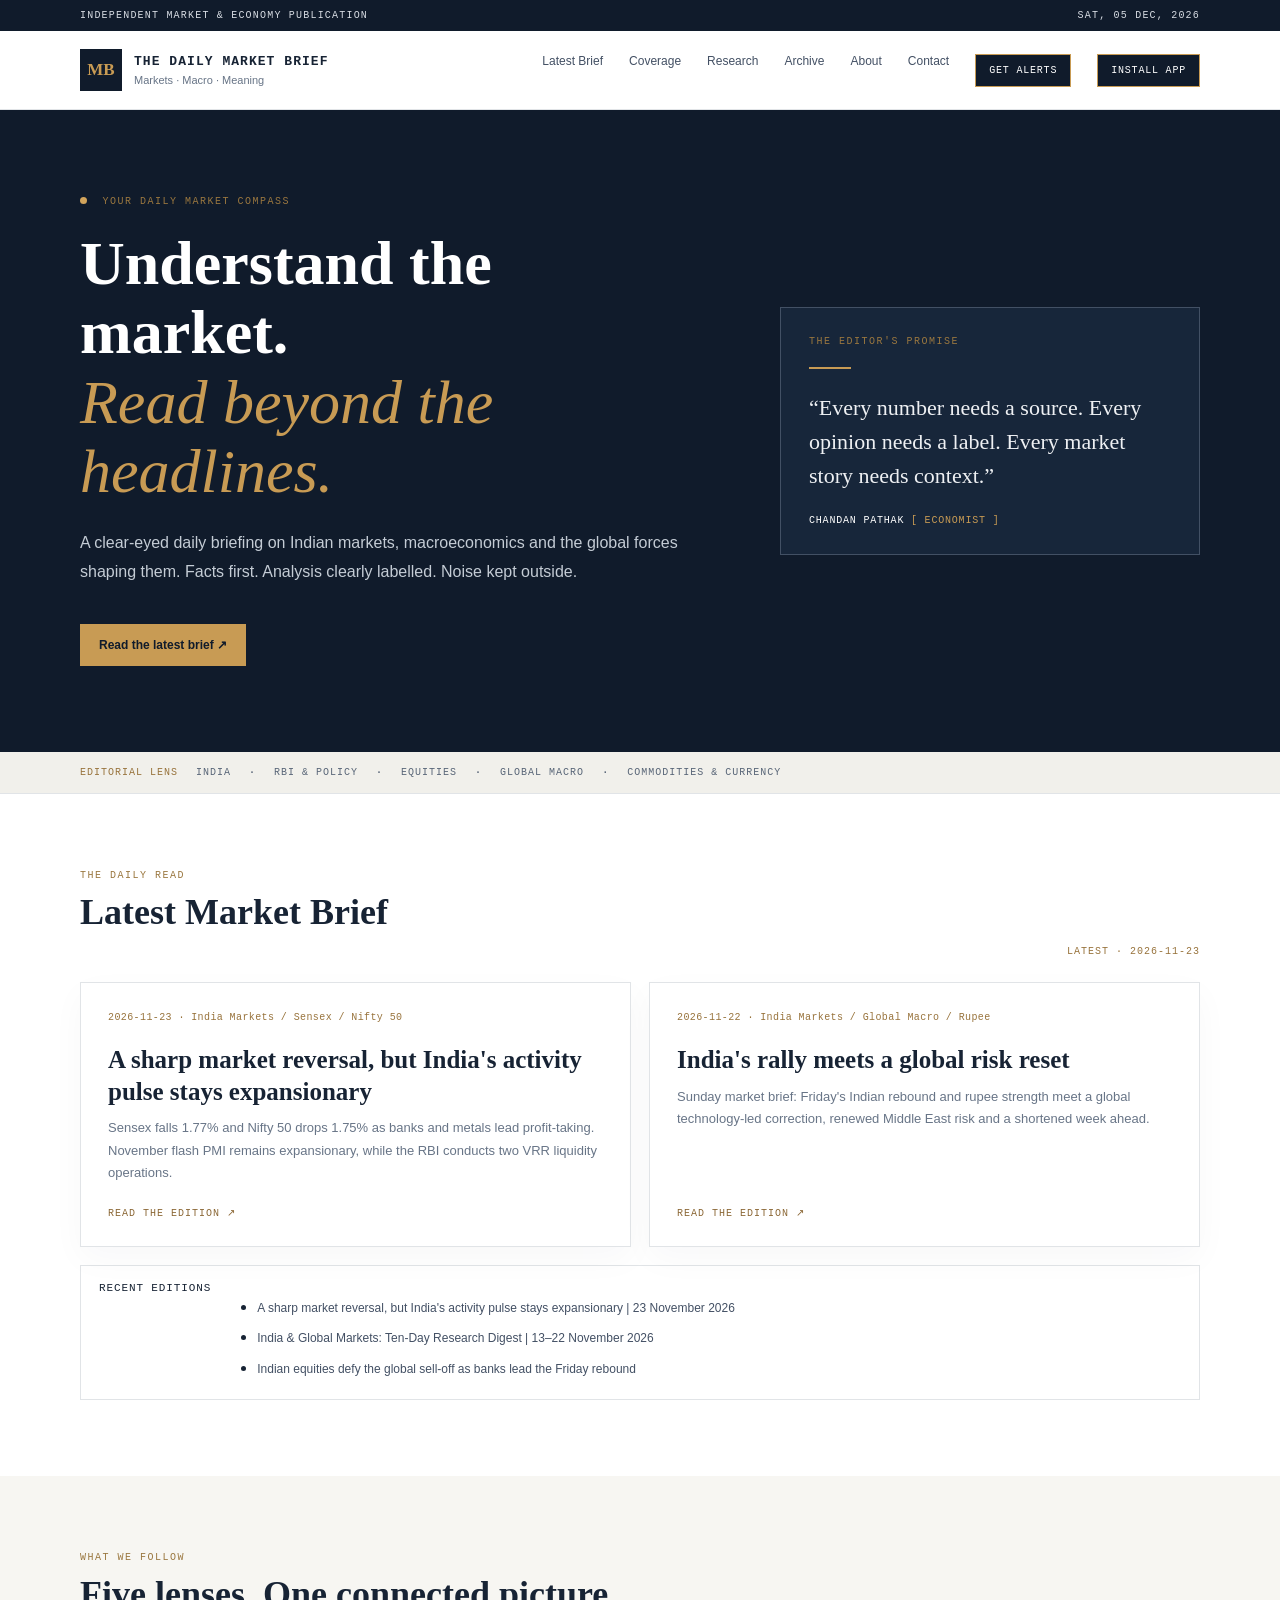
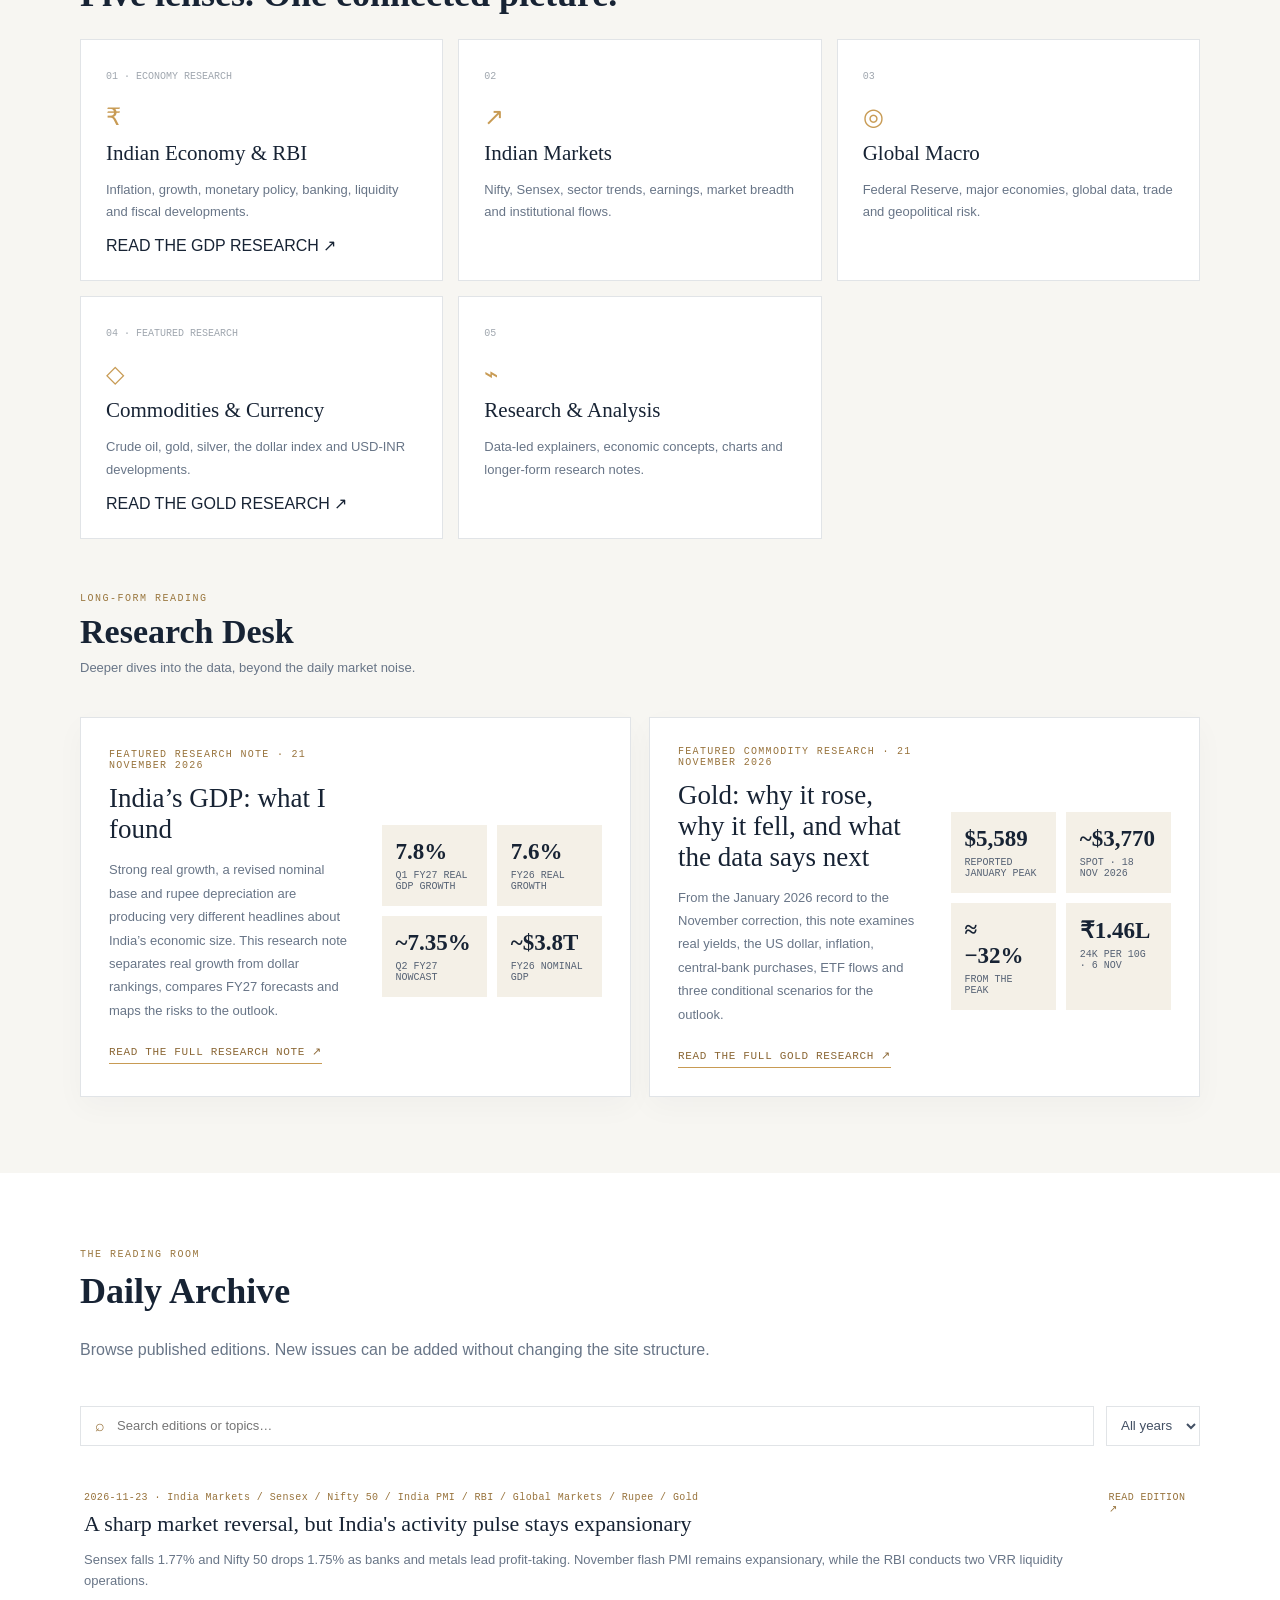
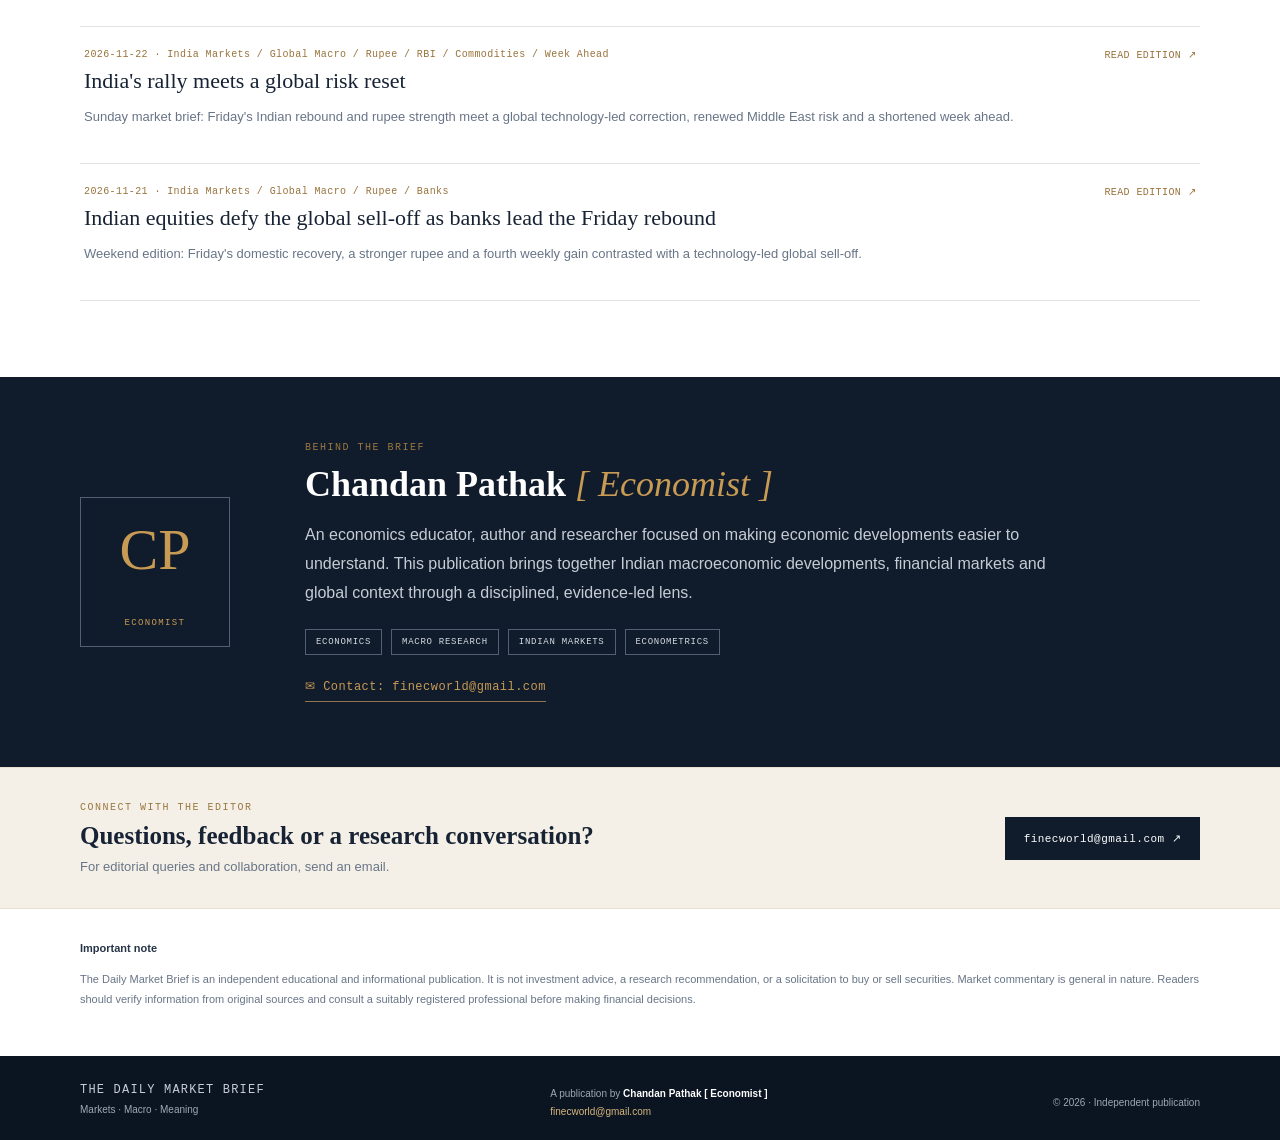
==== index.html @ 88c69c79 "Refresh homepage archive script version" ====
<!doctype html>
<html lang="en">
<head>
<meta charset="utf-8"><meta name="viewport" content="width=device-width,initial-scale=1">
<meta name="description" content="The Daily Market Brief by Chandan Pathak, Economist. Read source-led Indian stock market updates, RBI and macroeconomic analysis, global markets, gold, crude oil and currency research.">
<meta name="theme-color" content="#101b2b"><title>The Daily Market Brief | Chandan Pathak</title>
<link rel="icon" href="assets/favicon.svg" type="image/svg+xml"><link rel="manifest" href="manifest.json"><link rel="stylesheet" href="styles.css">
<style>.research-feature{display:grid;grid-template-columns:1.1fr 1fr;gap:30px;align-items:center;background:#fff;border:1px solid var(--line);padding:28px;margin-top:22px}.research-feature .feature-kicker{font:10px var(--mono);letter-spacing:.13em;color:#98733c}.research-feature h3{font:27px var(--serif);margin:12px 0}.research-feature p{font-size:13px;line-height:1.8;color:var(--muted)}.research-feature .feature-stats{display:grid;grid-template-columns:1fr 1fr;gap:10px}.research-feature .feature-stats span{background:#f4f0e7;padding:14px;font:10px var(--mono);color:#566274}.research-feature .feature-stats strong{display:block;font:700 23px var(--serif);color:var(--ink);margin-bottom:5px}.research-feature a{display:inline-block;margin-top:10px;color:#8b6735;font:11px var(--mono);letter-spacing:.06em;text-decoration:none;border-bottom:1px solid var(--gold);padding-bottom:5px}.coverage-card-link{display:block;color:inherit;text-decoration:none;transition:transform .18s ease,border-color .18s ease}.coverage-card-link:hover{transform:translateY(-3px);border-color:var(--gold)}@media(max-width:650px){.research-feature{grid-template-columns:1fr}}</style>
<link rel="canonical" href="https://arthikview.github.io/daily-market-brief/">
<meta property="og:type" content="website">
<meta property="og:site_name" content="The Daily Market Brief">
<meta property="og:title" content="The Daily Market Brief | Chandan Pathak">
<meta property="og:description" content="The Daily Market Brief by Chandan Pathak, Economist. Read source-led Indian stock market updates, RBI and macroeconomic analysis, global markets, gold, crude oil and currency research.">
<meta property="og:url" content="https://arthikview.github.io/daily-market-brief/">
<meta name="twitter:card" content="summary">
<meta name="twitter:title" content="The Daily Market Brief | Chandan Pathak">
<meta name="twitter:description" content="The Daily Market Brief by Chandan Pathak, Economist. Read source-led Indian stock market updates, RBI and macroeconomic analysis, global markets, gold, crude oil and currency research.">
<script type="application/ld+json">{"@context":"https://schema.org","@graph":[{"@type":"WebSite","name":"The Daily Market Brief","alternateName":"Arthik View","url":"https://arthikview.github.io/daily-market-brief/","description":"The Daily Market Brief by Chandan Pathak, Economist. Read source-led Indian stock market updates, RBI and macroeconomic analysis, global markets, gold, crude oil and currency research.","inLanguage":"en-IN","publisher":{"@id":"https://arthikview.github.io/daily-market-brief/#publisher"}},{"@type":"Organization","@id":"https://arthikview.github.io/daily-market-brief/#publisher","name":"The Daily Market Brief","url":"https://arthikview.github.io/daily-market-brief/","email":"finecworld@gmail.com","founder":{"@type":"Person","name":"Chandan Pathak"}}]}</script>

<!-- Google Analytics 4 -->
<script async src="https://www.googletagmanager.com/gtag/js?id=G-FXRHR5E7TX"></script>
<script>
  window.dataLayer = window.dataLayer || [];
  function gtag(){dataLayer.push(arguments);}
  gtag('js', new Date());
  gtag('config', 'G-FXRHR5E7TX');
</script>
</head>
<body>
<div class="topline"><div class="wrap topinner"><span>INDEPENDENT MARKET & ECONOMY PUBLICATION</span><span id="todayLabel">DAILY EDITION</span></div></div>
<header class="site-header"><div class="wrap header-inner">
<a class="brand" href="index.html"><span class="brand-mark">MB</span><span><strong>THE DAILY MARKET BRIEF</strong><small>Markets · Macro · Meaning</small></span></a>
<button class="menu-toggle" id="menuToggle" aria-label="Open navigation" aria-expanded="false">☰</button>
<nav id="mainNav"><a href="#latest">Latest Brief</a><a href="#sections">Coverage</a><a href="#research-desk">Research</a><a href="#archive">Archive</a><a href="#about">About</a><a href="#contact">Contact</a><button class="install-app-btn" id="enableNotificationsBtn" type="button">GET ALERTS</button><button class="install-app-btn" id="installAppBtn" type="button">INSTALL APP</button></nav>
</div></header>
<main>
<section class="hero"><div class="wrap hero-grid"><div><div class="eyebrow"><span class="live-dot"></span> YOUR DAILY MARKET COMPASS</div>
<h1>Understand the market.<br><em>Read beyond the headlines.</em></h1>
<p class="hero-copy">A clear-eyed daily briefing on Indian markets, macroeconomics and the global forces shaping them. Facts first. Analysis clearly labelled. Noise kept outside.</p>
<a class="primary-link" href="#latest">Read the latest brief ↗</a></div>
<aside class="hero-note"><div class="note-kicker">THE EDITOR'S PROMISE</div><div class="note-rule"></div><p>“Every number needs a source. Every opinion needs a label. Every market story needs context.”</p><div class="note-sign">CHANDAN PATHAK <span>[ ECONOMIST ]</span></div></aside></div></section>
<section class="ticker"><div class="wrap ticker-inner"><span class="ticker-label">EDITORIAL LENS</span><span>INDIA</span><b>·</b><span>RBI & POLICY</span><b>·</b><span>EQUITIES</span><b>·</b><span>GLOBAL MACRO</span><b>·</b><span>COMMODITIES & CURRENCY</span></div></section>
<section class="section wrap" id="latest"><div class="section-heading"><div><div class="eyebrow">THE DAILY READ</div><h2>Latest Market Brief</h2></div><span class="edition-tag" id="editionDate">STARTER EDITION</span></div>
<div class="featured-issues" id="featuredIssues"><div class="empty-state"><strong>Loading the latest editions…</strong><p>The reading list will appear here.</p></div></div>
<nav class="crawlable-editions" aria-label="Recent market brief editions" style="margin:18px 0 0;padding:16px 18px;border:1px solid #e1e4e7;background:#fff"><strong style="font:11px ui-monospace,monospace;letter-spacing:.08em">RECENT EDITIONS</strong><ul style="margin:10px 0 0;padding-left:20px;line-height:1.9"><li><a href="issues/2026-11-23.html">A sharp market reversal, but India's activity pulse stays expansionary | 23 November 2026</a></li><li><a href="issues/2026-11-22.html">India &amp; Global Markets: Ten-Day Research Digest | 13–22 November 2026</a></li><li><a href="issues/2026-11-21.html">Indian equities defy the global sell-off as banks lead the Friday rebound</a></li></ul></nav></section>
<section class="section coverage-section" id="sections"><div class="wrap"><div class="eyebrow">WHAT WE FOLLOW</div><h2>Five lenses. One connected picture.</h2><div class="coverage-grid">
<a class="coverage-card coverage-card-link" href="research/india-gdp-what-i-found.html"><span class="card-num">01 · ECONOMY RESEARCH</span><div class="card-icon">₹</div><h3>Indian Economy & RBI</h3><p>Inflation, growth, monetary policy, banking, liquidity and fiscal developments.</p><span class="feature-kicker">READ THE GDP RESEARCH ↗</span></a>
<article class="coverage-card"><span class="card-num">02</span><div class="card-icon">↗</div><h3>Indian Markets</h3><p>Nifty, Sensex, sector trends, earnings, market breadth and institutional flows.</p></article>
<article class="coverage-card"><span class="card-num">03</span><div class="card-icon">◎</div><h3>Global Macro</h3><p>Federal Reserve, major economies, global data, trade and geopolitical risk.</p></article>
<a class="coverage-card coverage-card-link" href="research/gold-boom-correction-outlook.html"><span class="card-num">04 · FEATURED RESEARCH</span><div class="card-icon">◇</div><h3>Commodities & Currency</h3><p>Crude oil, gold, silver, the dollar index and USD-INR developments.</p><span class="feature-kicker">READ THE GOLD RESEARCH ↗</span></a>
<article class="coverage-card"><span class="card-num">05</span><div class="card-icon">⌁</div><h3>Research & Analysis</h3><p>Data-led explainers, economic concepts, charts and longer-form research notes.</p></article>
</div><div class="research-library" id="research-desk"><div class="research-library-heading"><div class="eyebrow">LONG-FORM READING</div><h2>Research Desk</h2><p>Deeper dives into the data, beyond the daily market noise.</p></div><div class="research-library-grid"><article class="research-feature"><div><div class="feature-kicker">FEATURED RESEARCH NOTE · 21 NOVEMBER 2026</div><h3>India’s GDP: what I found</h3><p>Strong real growth, a revised nominal base and rupee depreciation are producing very different headlines about India’s economic size. This research note separates real growth from dollar rankings, compares FY27 forecasts and maps the risks to the outlook.</p><a href="research/india-gdp-what-i-found.html">READ THE FULL RESEARCH NOTE ↗</a></div><div class="feature-stats"><span><strong>7.8%</strong>Q1 FY27 REAL GDP GROWTH</span><span><strong>7.6%</strong>FY26 REAL GROWTH</span><span><strong>~7.35%</strong>Q2 FY27 NOWCAST</span><span><strong>~$3.8T</strong>FY26 NOMINAL GDP</span></div></article><article class="research-feature"><div><div class="feature-kicker">FEATURED COMMODITY RESEARCH · 21 NOVEMBER 2026</div><h3>Gold: why it rose, why it fell, and what the data says next</h3><p>From the January 2026 record to the November correction, this note examines real yields, the US dollar, inflation, central-bank purchases, ETF flows and three conditional scenarios for the outlook.</p><a href="research/gold-boom-correction-outlook.html">READ THE FULL GOLD RESEARCH ↗</a></div><div class="feature-stats"><span><strong>$5,589</strong>REPORTED JANUARY PEAK</span><span><strong>~$3,770</strong>SPOT · 18 NOV 2026</span><span><strong>≈ −32%</strong>FROM THE PEAK</span><span><strong>₹1.46L</strong>24K PER 10G · 6 NOV</span></div></article></div></div></div></section>
<section class="section wrap" id="archive"><div class="section-heading"><div><div class="eyebrow">THE READING ROOM</div><h2>Daily Archive</h2><p class="section-sub">Browse published editions. New issues can be added without changing the site structure.</p></div></div>
<div class="archive-tools"><label class="searchbox">⌕ <input id="searchInput" type="search" placeholder="Search editions or topics…" aria-label="Search editions"></label><select id="yearFilter" aria-label="Filter by year"><option value="all">All years</option></select></div>
<div id="archiveList" class="archive-list"><div class="empty-state"><span>✳</span><strong>Your archive starts here.</strong><p>The first verified daily edition will appear here.</p></div></div></section>
<section class="author-section" id="about"><div class="wrap author-grid"><div class="author-monogram">CP<span>ECONOMIST</span></div><div><div class="eyebrow">BEHIND THE BRIEF</div><h2>Chandan Pathak <em>[ Economist ]</em></h2><p class="author-copy">An economics educator, author and researcher focused on making economic developments easier to understand. This publication brings together Indian macroeconomic developments, financial markets and global context through a disciplined, evidence-led lens.</p><div class="author-tags"><span>ECONOMICS</span><span>MACRO RESEARCH</span><span>INDIAN MARKETS</span><span>ECONOMETRICS</span></div><a class="email-link" href="mailto:finecworld@gmail.com">✉ Contact: finecworld@gmail.com</a></div></div></section>
<section class="contact-strip" id="contact"><div class="wrap contact-inner"><div><div class="eyebrow">CONNECT WITH THE EDITOR</div><h2>Questions, feedback or a research conversation?</h2><p>For editorial queries and collaboration, send an email.</p></div><a href="mailto:finecworld@gmail.com">finecworld@gmail.com ↗</a></div></section><section class="disclaimer wrap"><strong>Important note</strong><p>The Daily Market Brief is an independent educational and informational publication. It is not investment advice, a research recommendation, or a solicitation to buy or sell securities. Market commentary is general in nature. Readers should verify information from original sources and consult a suitably registered professional before making financial decisions.</p></section>
</main>
<footer><div class="wrap footer-inner"><div><strong>THE DAILY MARKET BRIEF</strong><span>Markets · Macro · Meaning</span></div><div class="footer-author">A publication by <strong>Chandan Pathak [ Economist ]</strong><a href="mailto:finecworld@gmail.com">finecworld@gmail.com</a></div><div class="copyright">© <span id="yearNow"></span> · Independent publication</div></div></footer>
<script src="pwa.js"></script><script src="app.js?v=20261123-2"></script></body></html>
---- styles.css ----
:root{--navy:#101b2b;--ink:#172334;--muted:#687587;--gold:#c89b54;--paper:#f7f6f2;--line:#e1e4e7;--serif:Georgia,serif;--mono:ui-monospace,monospace}*{box-sizing:border-box}html{scroll-behavior:smooth}body{margin:0;background:#fff;color:var(--ink);font-family:Arial,sans-serif}.wrap{width:min(1120px,calc(100% - 40px));margin:auto}.topline{background:var(--navy);color:#d7dce3;font:10px var(--mono);letter-spacing:.12em}.topinner,.header-inner,.footer-inner{display:flex;align-items:center;justify-content:space-between}.topinner{padding:10px 0}.site-header{background:#fff;border-bottom:1px solid var(--line);position:sticky;top:0;z-index:5}.header-inner{min-height:78px}.brand{display:flex;gap:12px;align-items:center;color:var(--ink);text-decoration:none}.brand-mark{display:grid;place-items:center;width:42px;height:42px;background:var(--navy);color:var(--gold);font:700 17px var(--serif)}.brand strong,.brand small{display:block}.brand strong{font:700 13px var(--mono);letter-spacing:.08em}.brand small{margin-top:5px;color:var(--muted);font-size:11px}nav{display:flex;gap:26px}nav a{color:#435064;text-decoration:none;font-size:12px}.menu-toggle{display:none}.hero{background:var(--navy);color:white;padding:86px 0}.hero-grid{display:grid;grid-template-columns:1.5fr 1fr;gap:70px;align-items:center}.eyebrow,.note-kicker,.callout-label{font:10px var(--mono);letter-spacing:.15em;color:#9a773f}.live-dot{display:inline-block;width:7px;height:7px;border-radius:50%;background:#d2a45c;margin-right:8px}.hero h1{font:700 clamp(38px,5vw,62px)/1.12 var(--serif);margin:22px 0}.hero h1 em,.author-grid h2 em{color:var(--gold);font-weight:400}.hero-copy{max-width:650px;color:#c4ccd5;line-height:1.8;font-size:16px}.primary-link{display:inline-block;margin-top:22px;padding:14px 19px;background:var(--gold);color:#101b2b;text-decoration:none;font-weight:700;font-size:12px}.hero-note{padding:28px;border:1px solid #425064;background:#17263a}.note-rule{height:2px;width:42px;background:var(--gold);margin:20px 0}.hero-note p{font:22px/1.55 var(--serif);color:#eef0f3}.note-sign{font:10px var(--mono);letter-spacing:.08em;color:#fff}.note-sign span{color:var(--gold)}.ticker{background:#f1f0eb;border-bottom:1px solid var(--line)}.ticker-inner{display:flex;gap:18px;align-items:center;flex-wrap:wrap;padding:15px 0;font:10px var(--mono);letter-spacing:.1em;color:#586577}.ticker-label{color:#98733c}.section{padding-top:76px;padding-bottom:76px}.section-heading{display:flex;justify-content:space-between;align-items:end;margin-bottom:25px}.section h2,.coverage-section h2,.author-grid h2{font:700 36px var(--serif);margin:10px 0 24px}.edition-tag,.category,.read-time,.draft-label{font:10px var(--mono);letter-spacing:.1em;color:#98733c}.lead-card{padding:34px;border:1px solid var(--line);box-shadow:0 12px 38px #1826380c}.lead-top,.lead-footer{display:flex;justify-content:space-between;gap:12px;flex-wrap:wrap}.lead-card h3{font:700 28px var(--serif);margin:24px 0 12px}.lead-summary,.section-sub{color:var(--muted);line-height:1.8}.lead-columns{display:grid;grid-template-columns:1fr 1fr;gap:35px;margin:28px 0}.lead-columns h4{font:18px var(--serif)}.lead-columns li{margin:12px 0;color:#566274;font-size:13px}.lead-callout{background:#f4f0e7;padding:22px;border-left:3px solid var(--gold)}.lead-callout p{line-height:1.7;color:#566274;font-size:13px}.lead-footer{border-top:1px solid var(--line);padding-top:18px;font:10px var(--mono);color:#6a7583}.coverage-section{background:var(--paper)}.coverage-grid{display:grid;grid-template-columns:repeat(3,1fr);gap:15px}.coverage-card{position:relative;background:white;border:1px solid var(--line);padding:25px;min-height:205px}.card-num{font:10px var(--mono);color:#a0a7af}.card-icon{font-size:24px;color:var(--gold);margin:20px 0 10px}.coverage-card h3{font:21px var(--serif);margin:0 0 10px}.coverage-card p{font-size:13px;line-height:1.7;color:var(--muted)}.archive-tools{display:flex;gap:12px;margin:24px 0}.searchbox{display:flex;align-items:center;gap:10px;border:1px solid var(--line);padding:10px 14px;flex:1;color:#98733c}.searchbox input{border:0;outline:0;width:100%;font-size:13px}.archive-tools select{border:1px solid var(--line);padding:10px;background:white;color:#435064}.archive-item{display:flex;justify-content:space-between;gap:25px;padding:22px 4px;border-bottom:1px solid var(--line);text-decoration:none;color:inherit}.archive-item h3{font:22px var(--serif);margin:8px 0}.archive-item p,.empty-state p{color:var(--muted);font-size:13px;line-height:1.6}.archive-meta{font:10px var(--mono);color:#98733c;letter-spacing:.04em}.empty-state{text-align:center;padding:42px;border:1px dashed var(--line);color:#98733c}.empty-state strong{display:block;margin-top:10px;color:var(--ink)}.author-section{background:var(--navy);color:white;padding:65px 0}.author-grid{display:grid;grid-template-columns:180px 1fr;gap:45px;align-items:center}.author-monogram{width:150px;height:150px;border:1px solid #526073;display:grid;place-items:center;font:58px var(--serif);color:var(--gold)}.author-monogram span{font:9px var(--mono);letter-spacing:.15em}.author-grid h2{color:white;margin-bottom:14px}.author-copy{max-width:750px;color:#c5ccd5;line-height:1.8}.author-tags{display:flex;gap:9px;flex-wrap:wrap;margin-top:22px}.author-tags span{border:1px solid #536073;padding:7px 10px;font:9px var(--mono);letter-spacing:.08em;color:#d5dbe2}.disclaimer{padding-top:30px;padding-bottom:35px;color:#687587;font-size:11px;line-height:1.8}.disclaimer strong{color:#273448}footer{background:#0b1421;color:#c7ced7;padding:25px 0}.footer-inner>div:first-child strong,.footer-inner>div:first-child span{display:block}.footer-inner>div:first-child strong{font:12px var(--mono);letter-spacing:.1em}.footer-inner>div:first-child span,.copyright,.footer-author{font-size:10px;color:#9da8b5;margin-top:7px}.footer-author strong{color:white}@media(max-width:760px){.header-inner{position:relative}.menu-toggle{display:block;background:none;border:0;font-size:22px;color:var(--ink)}nav{display:none;position:absolute;top:78px;left:0;right:0;background:white;padding:18px 22px;box-shadow:0 10px 20px #0001;flex-direction:column;gap:18px}nav.open{display:flex}.hero{padding:60px 0}.hero-grid,.lead-columns,.author-grid{grid-template-columns:1fr;gap:28px}.coverage-grid{grid-template-columns:1fr 1fr}.section{padding-top:52px;padding-bottom:52px}.section h2,.coverage-section h2,.author-grid h2{font-size:30px}.lead-card{padding:22px}.author-monogram{width:110px;height:110px;font-size:44px}.footer-inner{align-items:flex-start;flex-direction:column;gap:12px}}@media(max-width:480px){.coverage-grid{grid-template-columns:1fr}.topinner{font-size:8px}.ticker-inner{gap:10px}.archive-item{flex-direction:column}.section-heading{align-items:flex-start;flex-direction:column;gap:10px}}
/* Editorial refresh */
.featured-issues{display:grid;grid-template-columns:repeat(2,minmax(0,1fr));gap:18px}
.featured-issue{position:relative;display:flex;flex-direction:column;min-height:255px;padding:27px;background:#fff;border:1px solid var(--line);text-decoration:none;color:inherit;box-shadow:0 12px 32px #18263808;transition:transform .2s ease,border-color .2s ease}
.featured-issue:hover,.research-feature:hover{transform:translateY(-3px);border-color:var(--gold)}
.featured-issue .archive-meta{line-height:1.6}
.featured-issue h3{font:700 25px/1.25 var(--serif);margin:18px 0 10px}
.featured-issue p{font-size:13px;line-height:1.75;color:var(--muted);margin:0 0 22px}
.featured-issue .read-link{margin-top:auto;font:10px var(--mono);letter-spacing:.1em;color:#8b6735}
.research-library{margin-top:54px}
.research-library-heading{margin-bottom:20px}
.research-library-heading h2{margin:9px 0;font:700 34px var(--serif)}
.research-library-heading p{margin:0;color:var(--muted);font-size:13px}
.research-library-grid{display:grid;grid-template-columns:repeat(2,minmax(0,1fr));gap:18px}
.research-feature{min-width:0;grid-template-columns:1fr;align-items:start;gap:12px;margin:0;box-shadow:0 10px 28px #18263808;transition:transform .2s ease,border-color .2s ease}
.research-feature .feature-stats{margin-top:8px}
.coverage-card{transition:transform .2s ease,border-color .2s ease}
.coverage-card:hover{transform:translateY(-3px);border-color:var(--gold)}
.email-link{display:inline-block;margin-top:24px;color:var(--gold);font:12px var(--mono);letter-spacing:.04em;text-decoration:none;border-bottom:1px solid #8f744f;padding-bottom:7px}
.contact-strip{background:#f4f0e7;border-block:1px solid #e8e0d2;padding:34px 0}
.contact-inner{display:flex;justify-content:space-between;align-items:center;gap:24px}
.contact-inner h2{font:700 25px var(--serif);margin:9px 0}
.contact-inner p{color:var(--muted);font-size:13px;margin:0}
.contact-inner>a{flex:none;padding:15px 19px;background:var(--navy);color:white;text-decoration:none;font:11px var(--mono);letter-spacing:.04em}
.footer-author a{display:block;color:#d7b77f;text-decoration:none;margin-top:7px}
.share-strip{width:min(900px,calc(100% - 36px));margin:30px auto 42px;padding:20px 22px;background:#f7f6f2;border:1px solid var(--line);display:flex;align-items:center;justify-content:space-between;gap:16px;flex-wrap:wrap}
.share-copy strong{display:block;font:16px var(--serif);color:var(--ink)}
.share-copy span{display:block;margin-top:5px;color:var(--muted);font-size:11px}
.share-actions{display:flex;gap:8px;flex-wrap:wrap}
.share-actions a,.share-actions button{display:inline-block;border:1px solid #d9dde1;background:#fff;color:#344255;padding:10px 12px;text-decoration:none;font:10px var(--mono);cursor:pointer}
.share-actions a:hover,.share-actions button:hover{border-color:var(--gold);color:#8b6735}
@media(max-width:760px){.featured-issues,.research-library-grid{grid-template-columns:1fr}.contact-inner{align-items:flex-start;flex-direction:column}.contact-inner>a{width:100%;text-align:center}.share-strip{align-items:flex-start;flex-direction:column}.share-actions{width:100%}}

/* PWA install control */
.install-app-btn{border:1px solid var(--gold);background:var(--navy);color:#fff;padding:10px 13px;font:10px var(--mono);letter-spacing:.08em;cursor:pointer}
.install-app-btn:hover{background:#1c3049}
.install-app-btn[hidden]{display:none}
@media(max-width:760px){.install-app-btn{width:100%;text-align:center;padding:13px}}
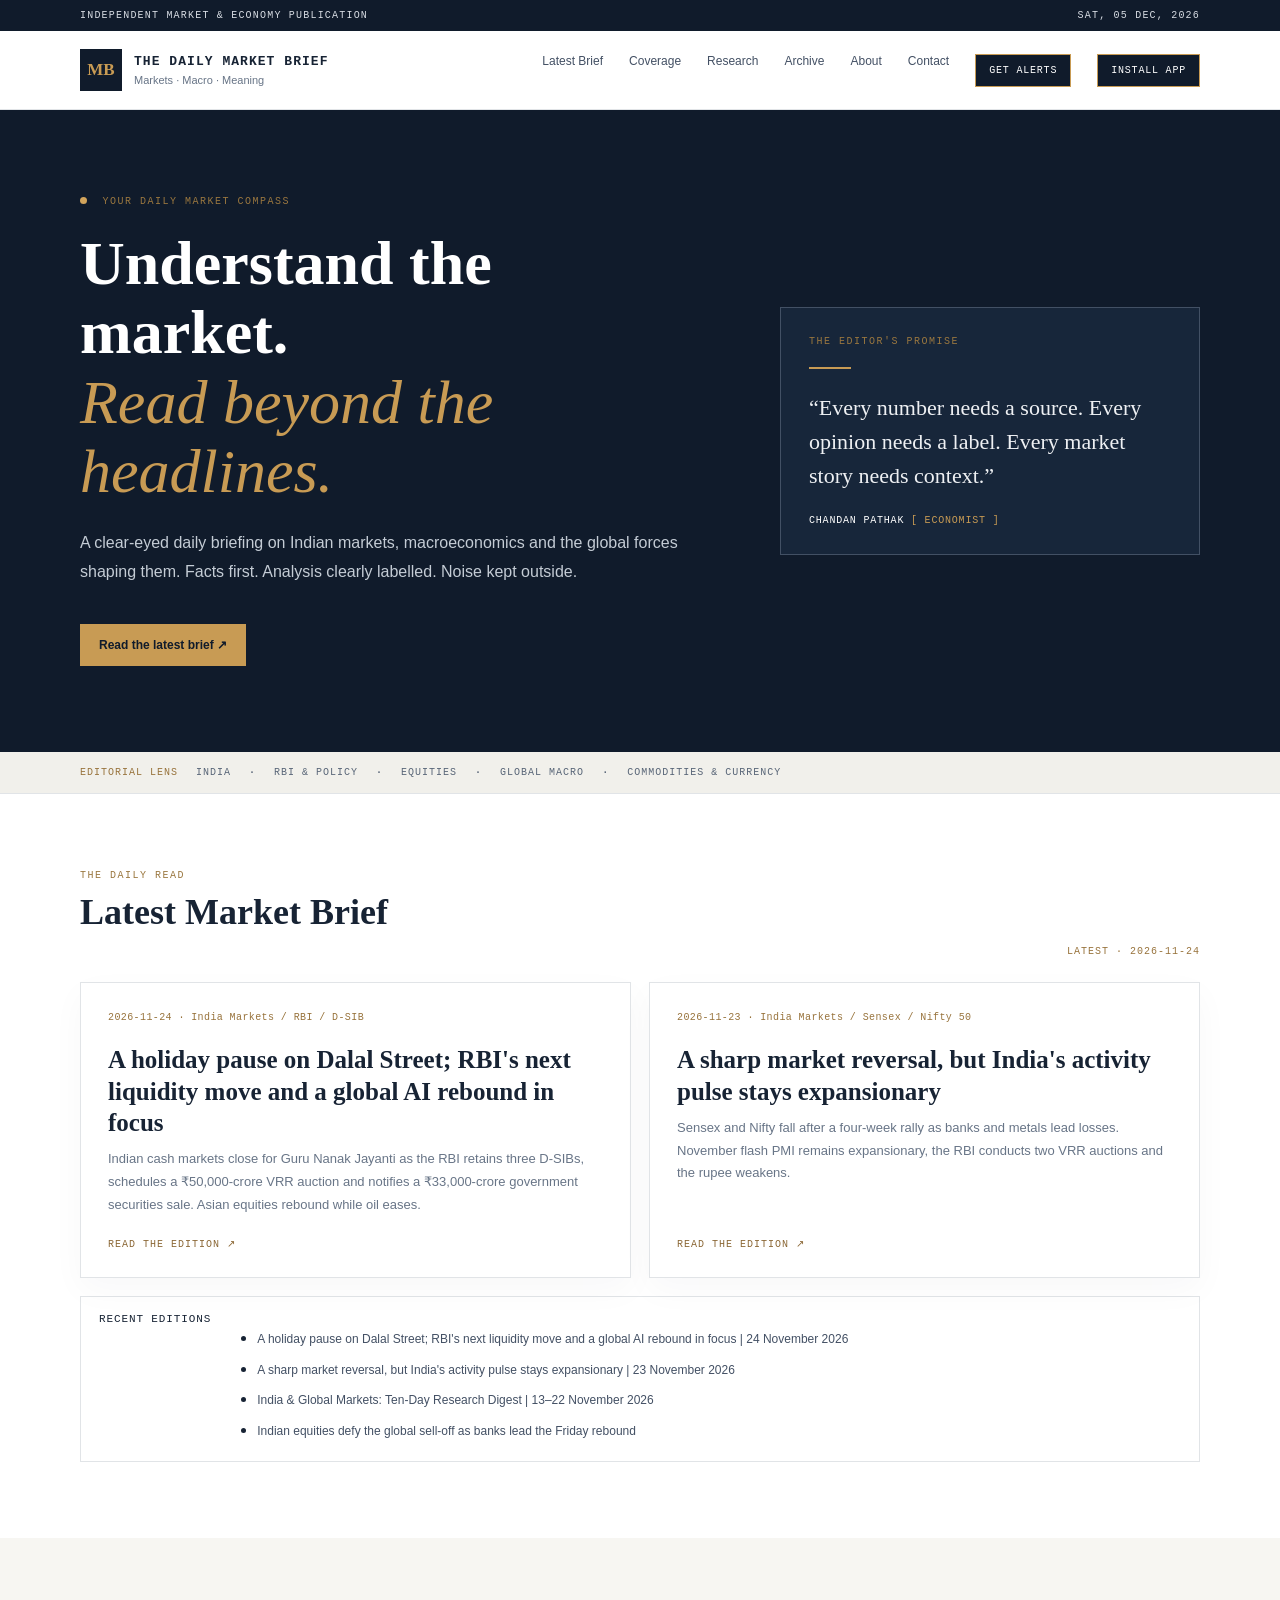
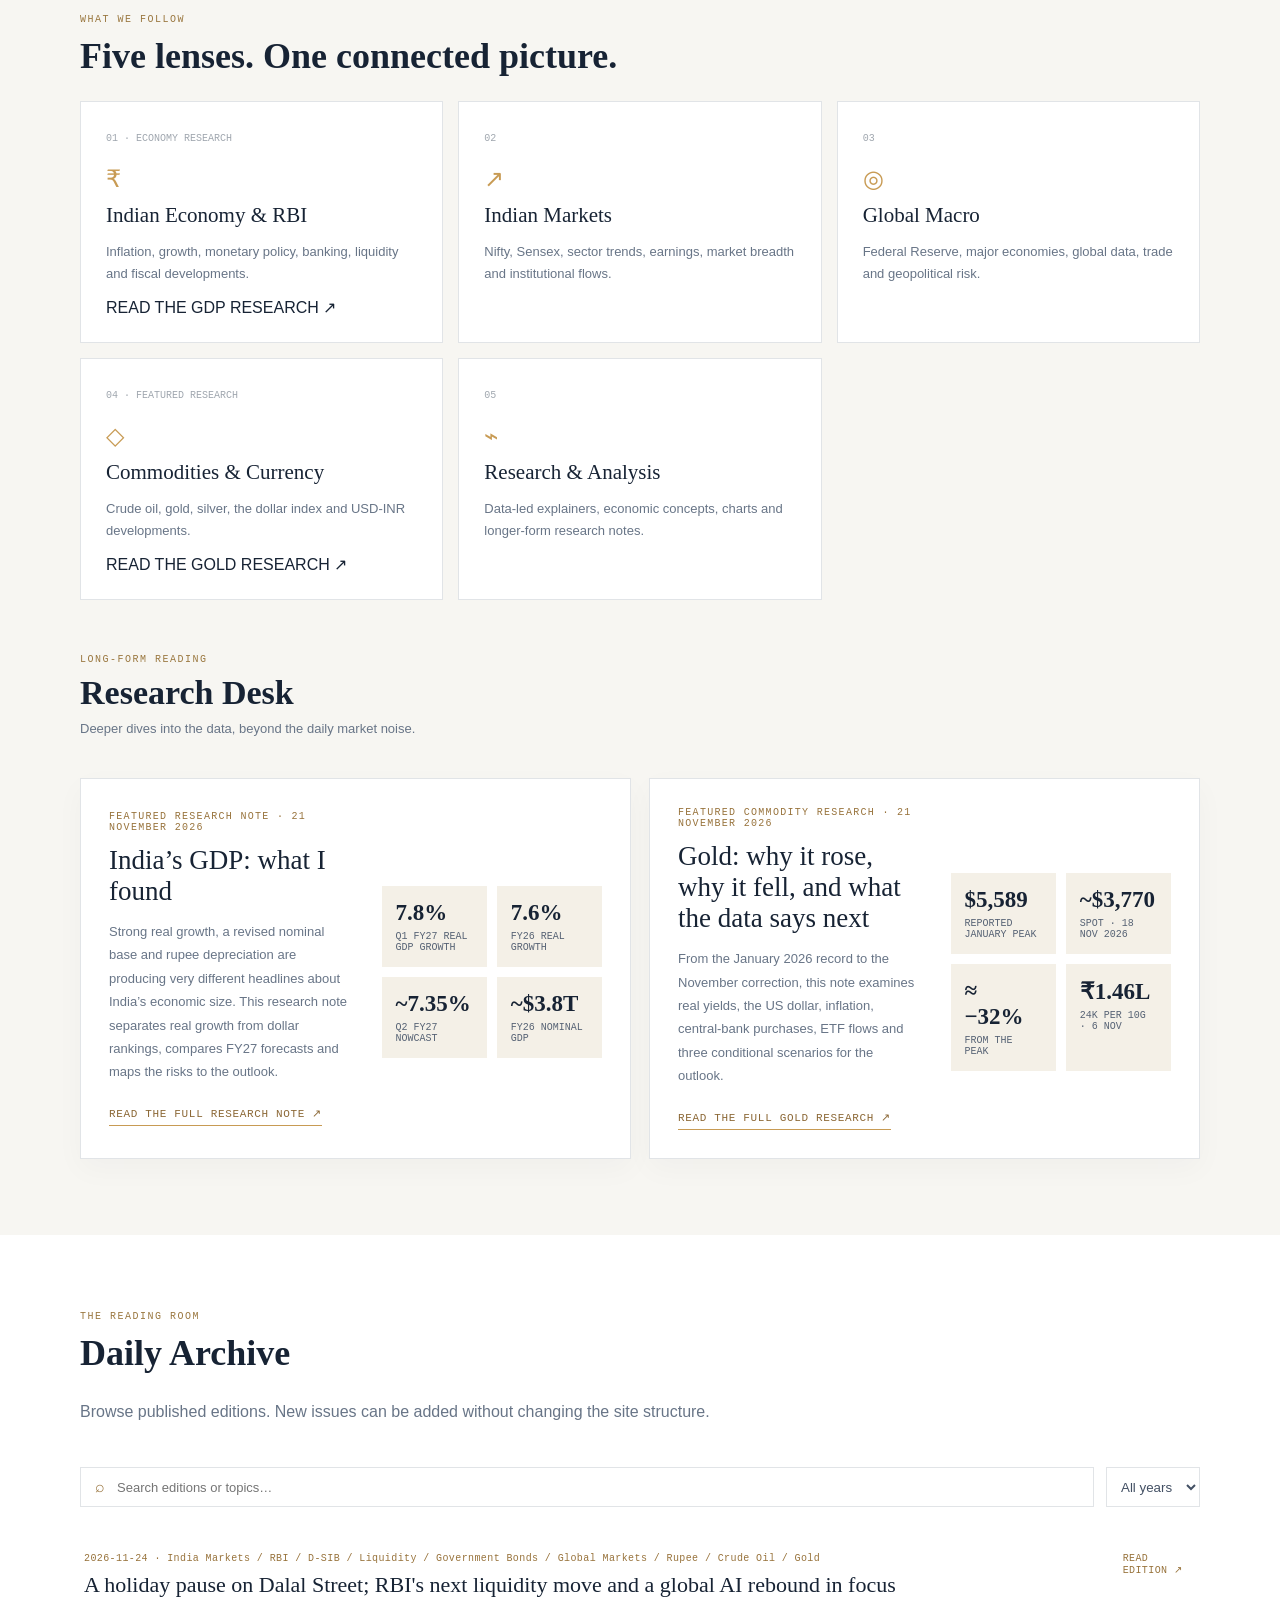
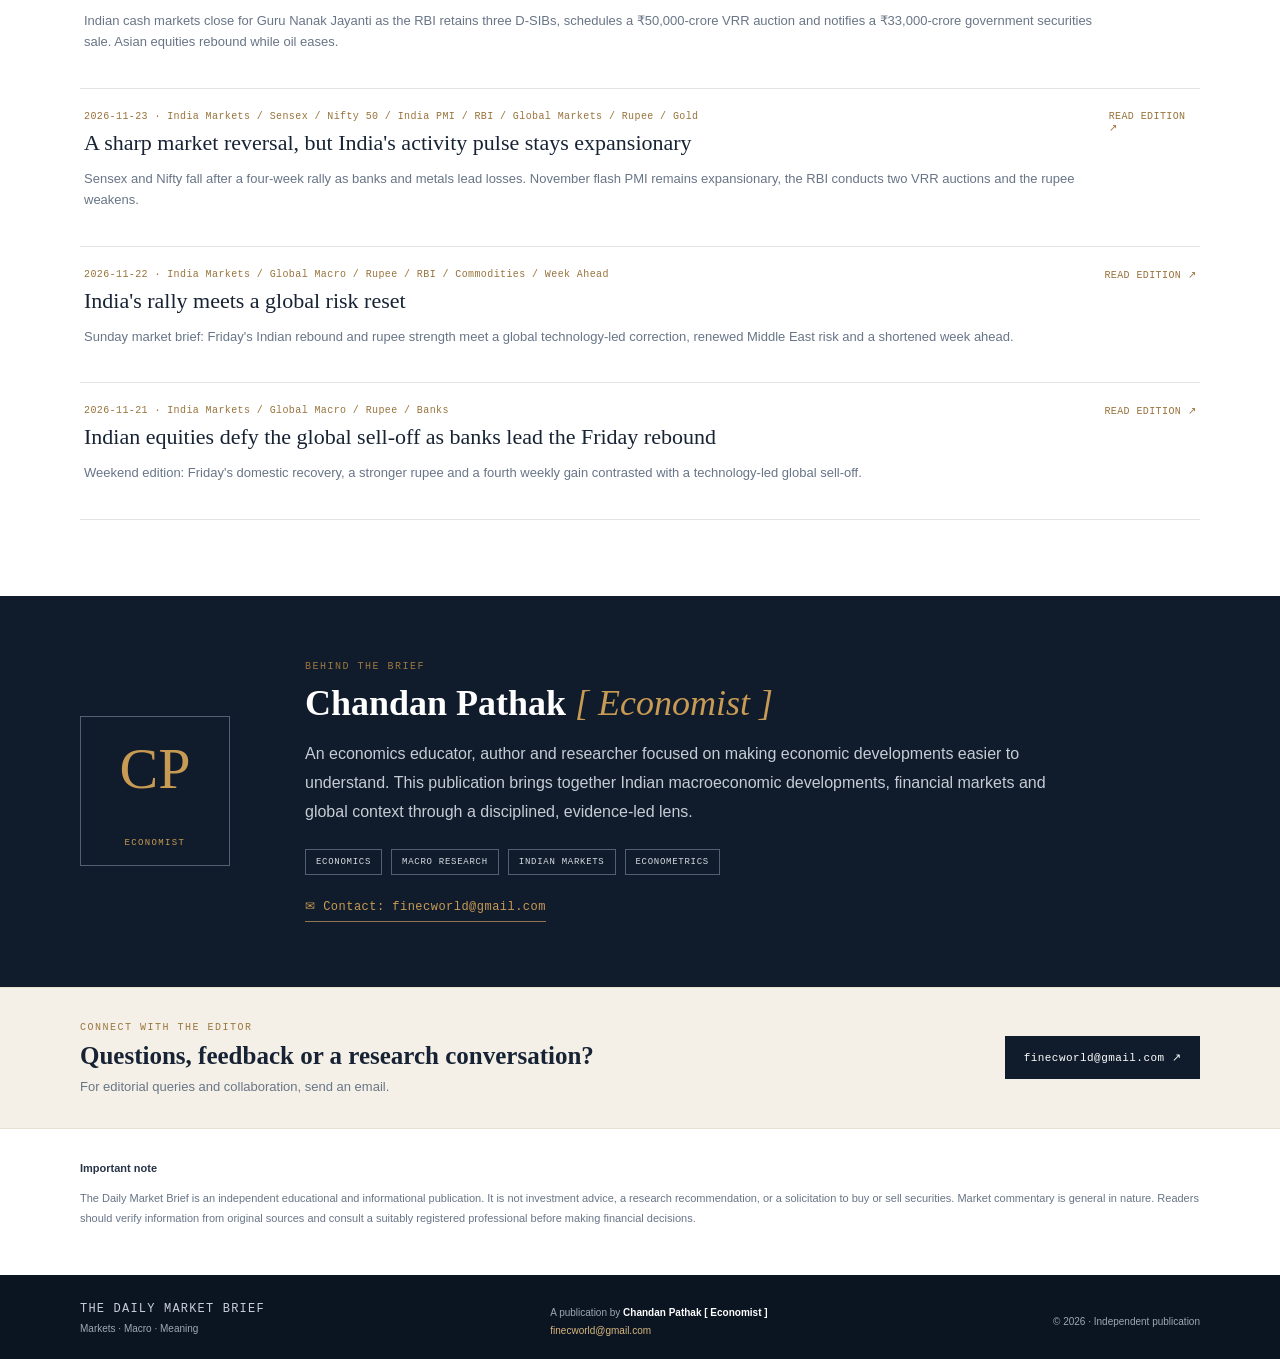
==== commit cffb1e20: "Fix homepage latest edition links and refresh app cache key" ====
--- a/index.html
+++ b/index.html
@@ -42,7 +42,7 @@
 <section class="ticker"><div class="wrap ticker-inner"><span class="ticker-label">EDITORIAL LENS</span><span>INDIA</span><b>·</b><span>RBI & POLICY</span><b>·</b><span>EQUITIES</span><b>·</b><span>GLOBAL MACRO</span><b>·</b><span>COMMODITIES & CURRENCY</span></div></section>
 <section class="section wrap" id="latest"><div class="section-heading"><div><div class="eyebrow">THE DAILY READ</div><h2>Latest Market Brief</h2></div><span class="edition-tag" id="editionDate">STARTER EDITION</span></div>
 <div class="featured-issues" id="featuredIssues"><div class="empty-state"><strong>Loading the latest editions…</strong><p>The reading list will appear here.</p></div></div>
-<nav class="crawlable-editions" aria-label="Recent market brief editions" style="margin:18px 0 0;padding:16px 18px;border:1px solid #e1e4e7;background:#fff"><strong style="font:11px ui-monospace,monospace;letter-spacing:.08em">RECENT EDITIONS</strong><ul style="margin:10px 0 0;padding-left:20px;line-height:1.9"><li><a href="issues/2026-11-23.html">A sharp market reversal, but India's activity pulse stays expansionary | 23 November 2026</a></li><li><a href="issues/2026-11-22.html">India &amp; Global Markets: Ten-Day Research Digest | 13–22 November 2026</a></li><li><a href="issues/2026-11-21.html">Indian equities defy the global sell-off as banks lead the Friday rebound</a></li></ul></nav></section>
+<nav class="crawlable-editions" aria-label="Recent market brief editions" style="margin:18px 0 0;padding:16px 18px;border:1px solid #e1e4e7;background:#fff"><strong style="font:11px ui-monospace,monospace;letter-spacing:.08em">RECENT EDITIONS</strong><ul style="margin:10px 0 0;padding-left:20px;line-height:1.9"><li><a href="issues/2026-11-24.html">A holiday pause on Dalal Street; RBI's next liquidity move and a global AI rebound in focus | 24 November 2026</a></li><li><a href="issues/2026-11-23.html">A sharp market reversal, but India's activity pulse stays expansionary | 23 November 2026</a></li><li><a href="issues/2026-11-22.html">India &amp; Global Markets: Ten-Day Research Digest | 13–22 November 2026</a></li><li><a href="issues/2026-11-21.html">Indian equities defy the global sell-off as banks lead the Friday rebound</a></li></ul></nav></section>
 <section class="section coverage-section" id="sections"><div class="wrap"><div class="eyebrow">WHAT WE FOLLOW</div><h2>Five lenses. One connected picture.</h2><div class="coverage-grid">
 <a class="coverage-card coverage-card-link" href="research/india-gdp-what-i-found.html"><span class="card-num">01 · ECONOMY RESEARCH</span><div class="card-icon">₹</div><h3>Indian Economy & RBI</h3><p>Inflation, growth, monetary policy, banking, liquidity and fiscal developments.</p><span class="feature-kicker">READ THE GDP RESEARCH ↗</span></a>
 <article class="coverage-card"><span class="card-num">02</span><div class="card-icon">↗</div><h3>Indian Markets</h3><p>Nifty, Sensex, sector trends, earnings, market breadth and institutional flows.</p></article>
@@ -57,4 +57,4 @@
 <section class="contact-strip" id="contact"><div class="wrap contact-inner"><div><div class="eyebrow">CONNECT WITH THE EDITOR</div><h2>Questions, feedback or a research conversation?</h2><p>For editorial queries and collaboration, send an email.</p></div><a href="mailto:finecworld@gmail.com">finecworld@gmail.com ↗</a></div></section><section class="disclaimer wrap"><strong>Important note</strong><p>The Daily Market Brief is an independent educational and informational publication. It is not investment advice, a research recommendation, or a solicitation to buy or sell securities. Market commentary is general in nature. Readers should verify information from original sources and consult a suitably registered professional before making financial decisions.</p></section>
 </main>
 <footer><div class="wrap footer-inner"><div><strong>THE DAILY MARKET BRIEF</strong><span>Markets · Macro · Meaning</span></div><div class="footer-author">A publication by <strong>Chandan Pathak [ Economist ]</strong><a href="mailto:finecworld@gmail.com">finecworld@gmail.com</a></div><div class="copyright">© <span id="yearNow"></span> · Independent publication</div></div></footer>
-<script src="pwa.js"></script><script src="app.js?v=20261123-2"></script></body></html>+<script src="pwa.js"></script><script src="app.js?v=20261124-1"></script></body></html>
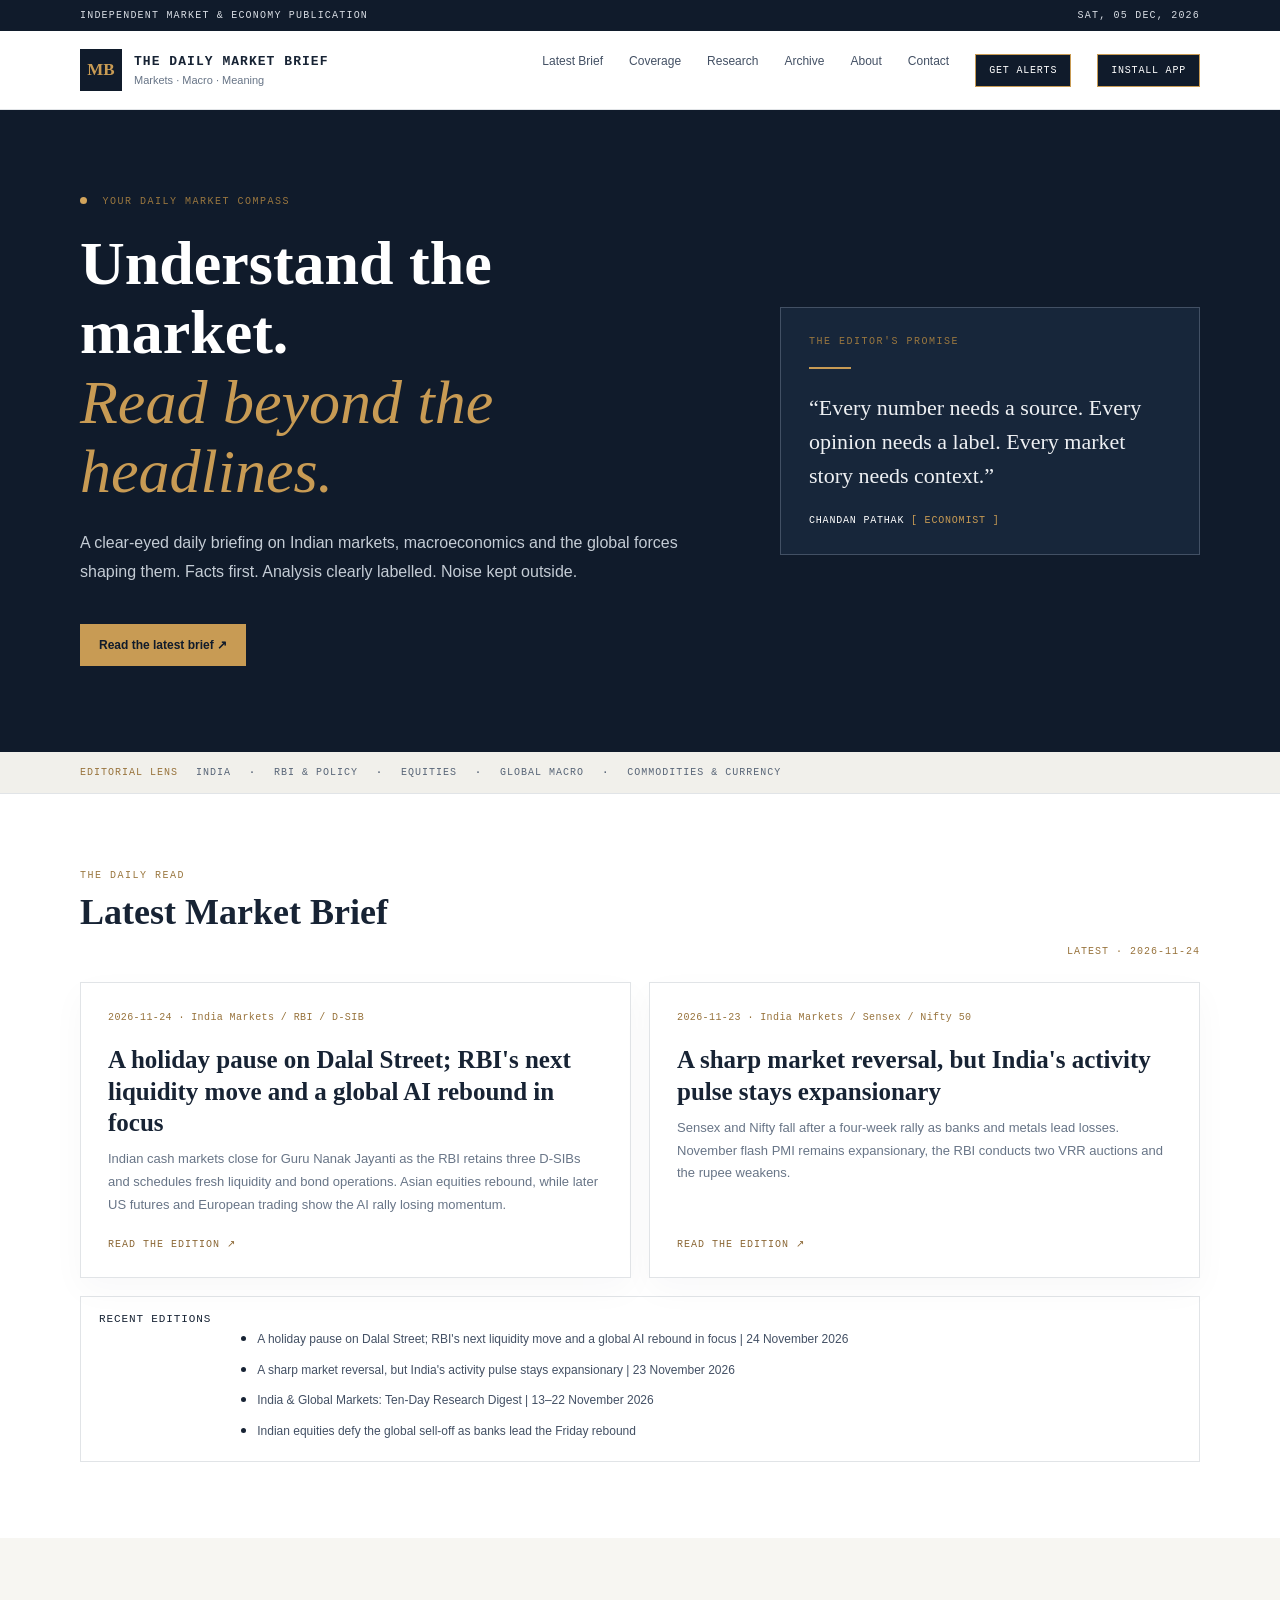
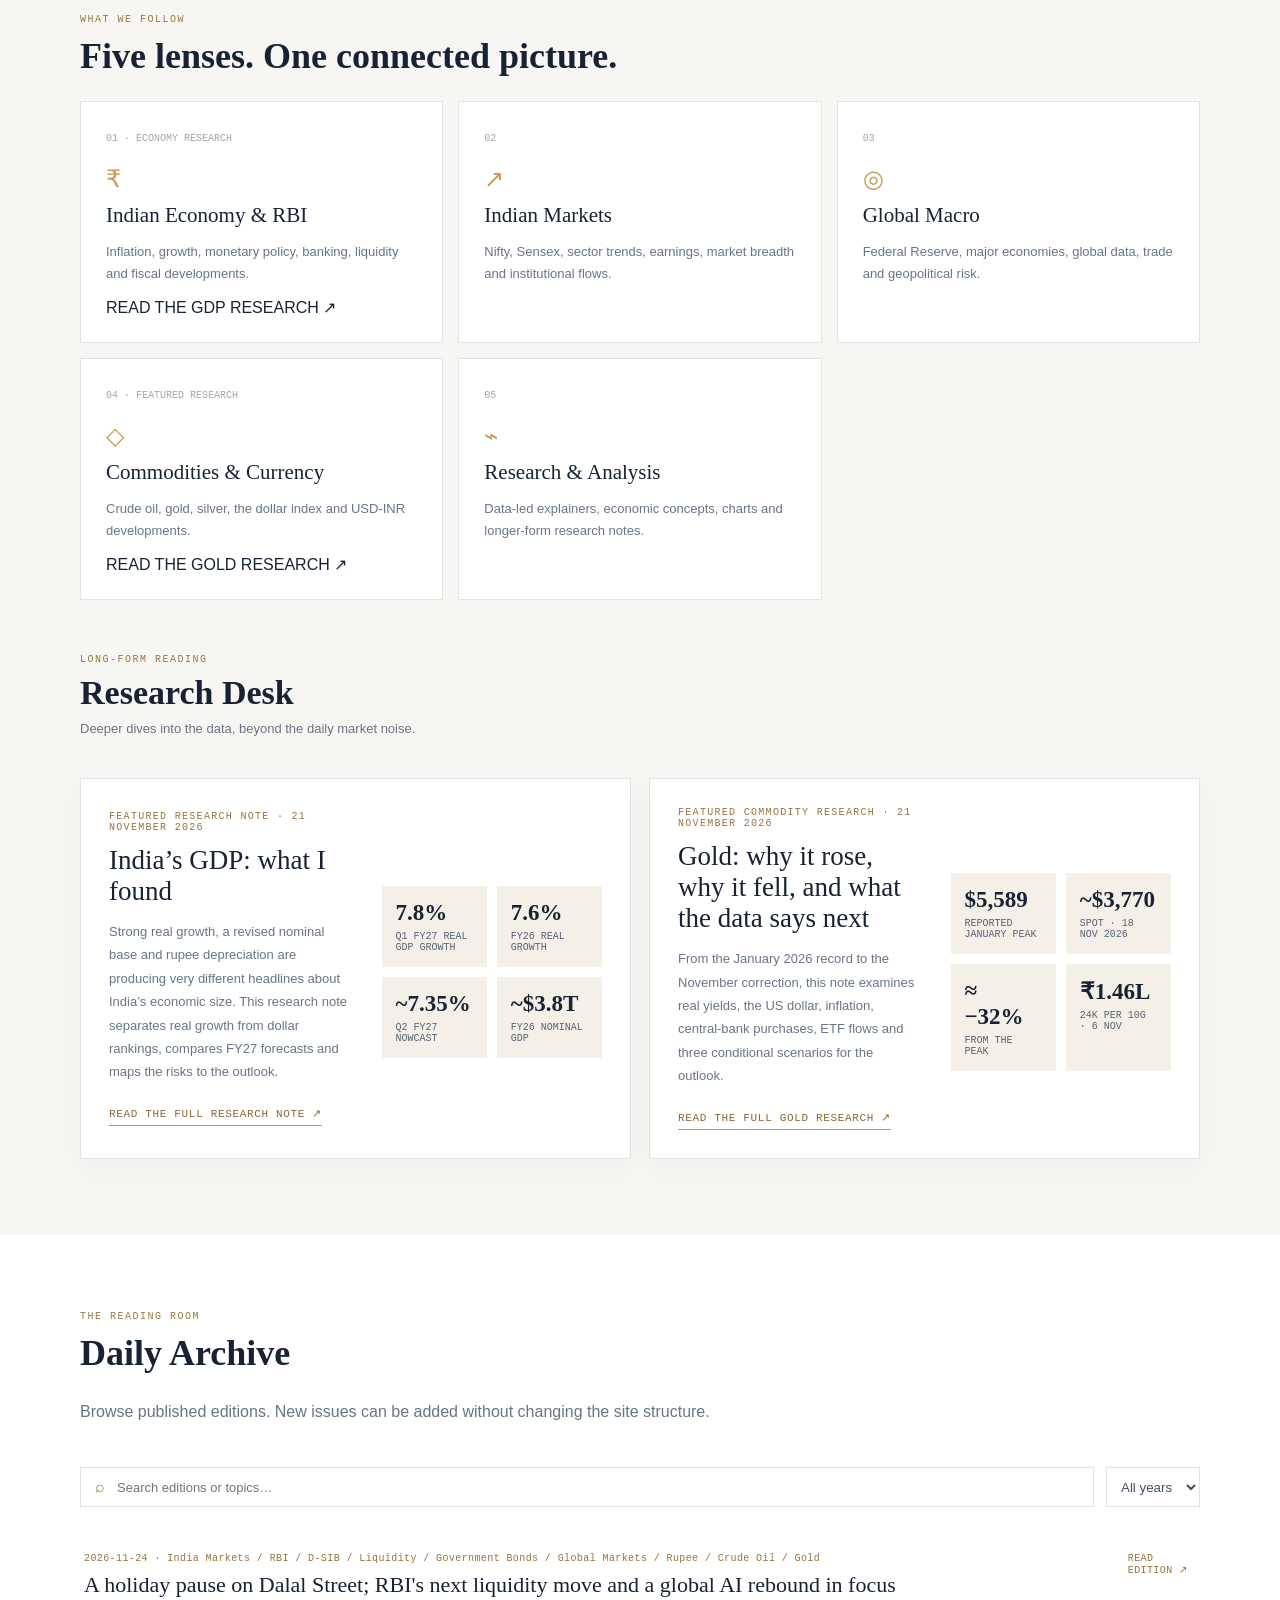
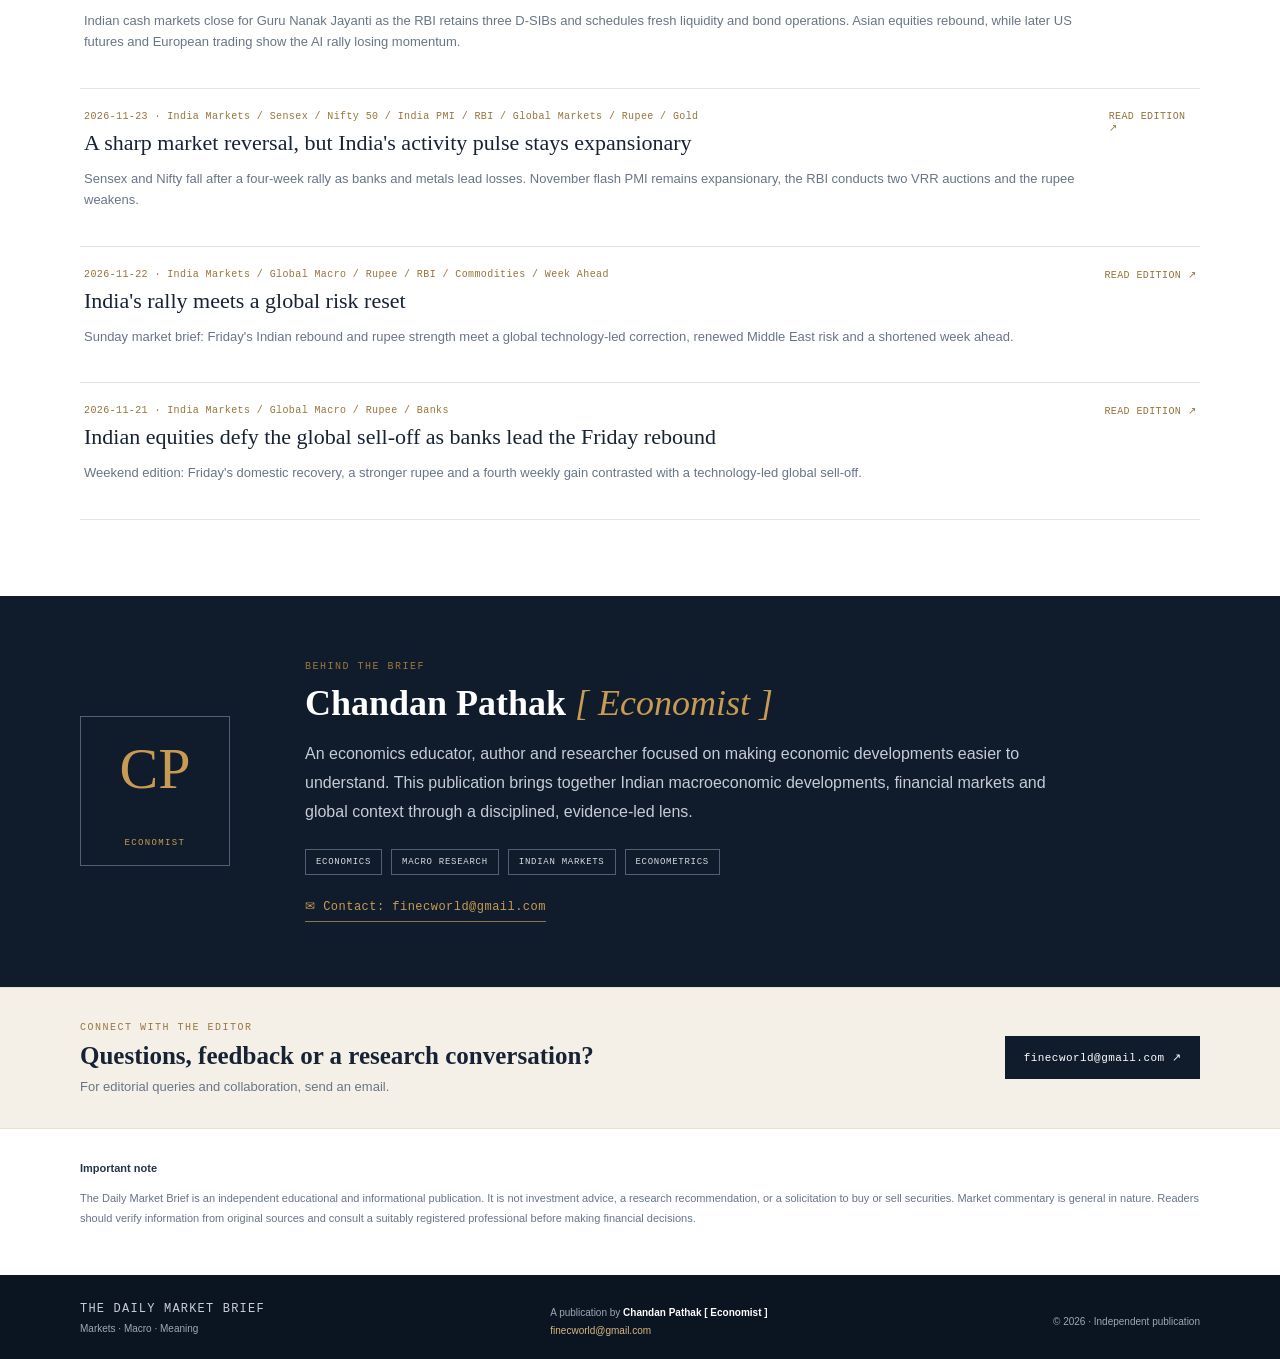
==== commit b8230e14: "Bust homepage app script cache for latest edition" ====
--- a/index.html
+++ b/index.html
@@ -57,4 +57,4 @@
 <section class="contact-strip" id="contact"><div class="wrap contact-inner"><div><div class="eyebrow">CONNECT WITH THE EDITOR</div><h2>Questions, feedback or a research conversation?</h2><p>For editorial queries and collaboration, send an email.</p></div><a href="mailto:finecworld@gmail.com">finecworld@gmail.com ↗</a></div></section><section class="disclaimer wrap"><strong>Important note</strong><p>The Daily Market Brief is an independent educational and informational publication. It is not investment advice, a research recommendation, or a solicitation to buy or sell securities. Market commentary is general in nature. Readers should verify information from original sources and consult a suitably registered professional before making financial decisions.</p></section>
 </main>
 <footer><div class="wrap footer-inner"><div><strong>THE DAILY MARKET BRIEF</strong><span>Markets · Macro · Meaning</span></div><div class="footer-author">A publication by <strong>Chandan Pathak [ Economist ]</strong><a href="mailto:finecworld@gmail.com">finecworld@gmail.com</a></div><div class="copyright">© <span id="yearNow"></span> · Independent publication</div></div></footer>
-<script src="pwa.js"></script><script src="app.js?v=20261124-1"></script></body></html>+<script src="pwa.js"></script><script src="app.js?v=20261124-2"></script></body></html>
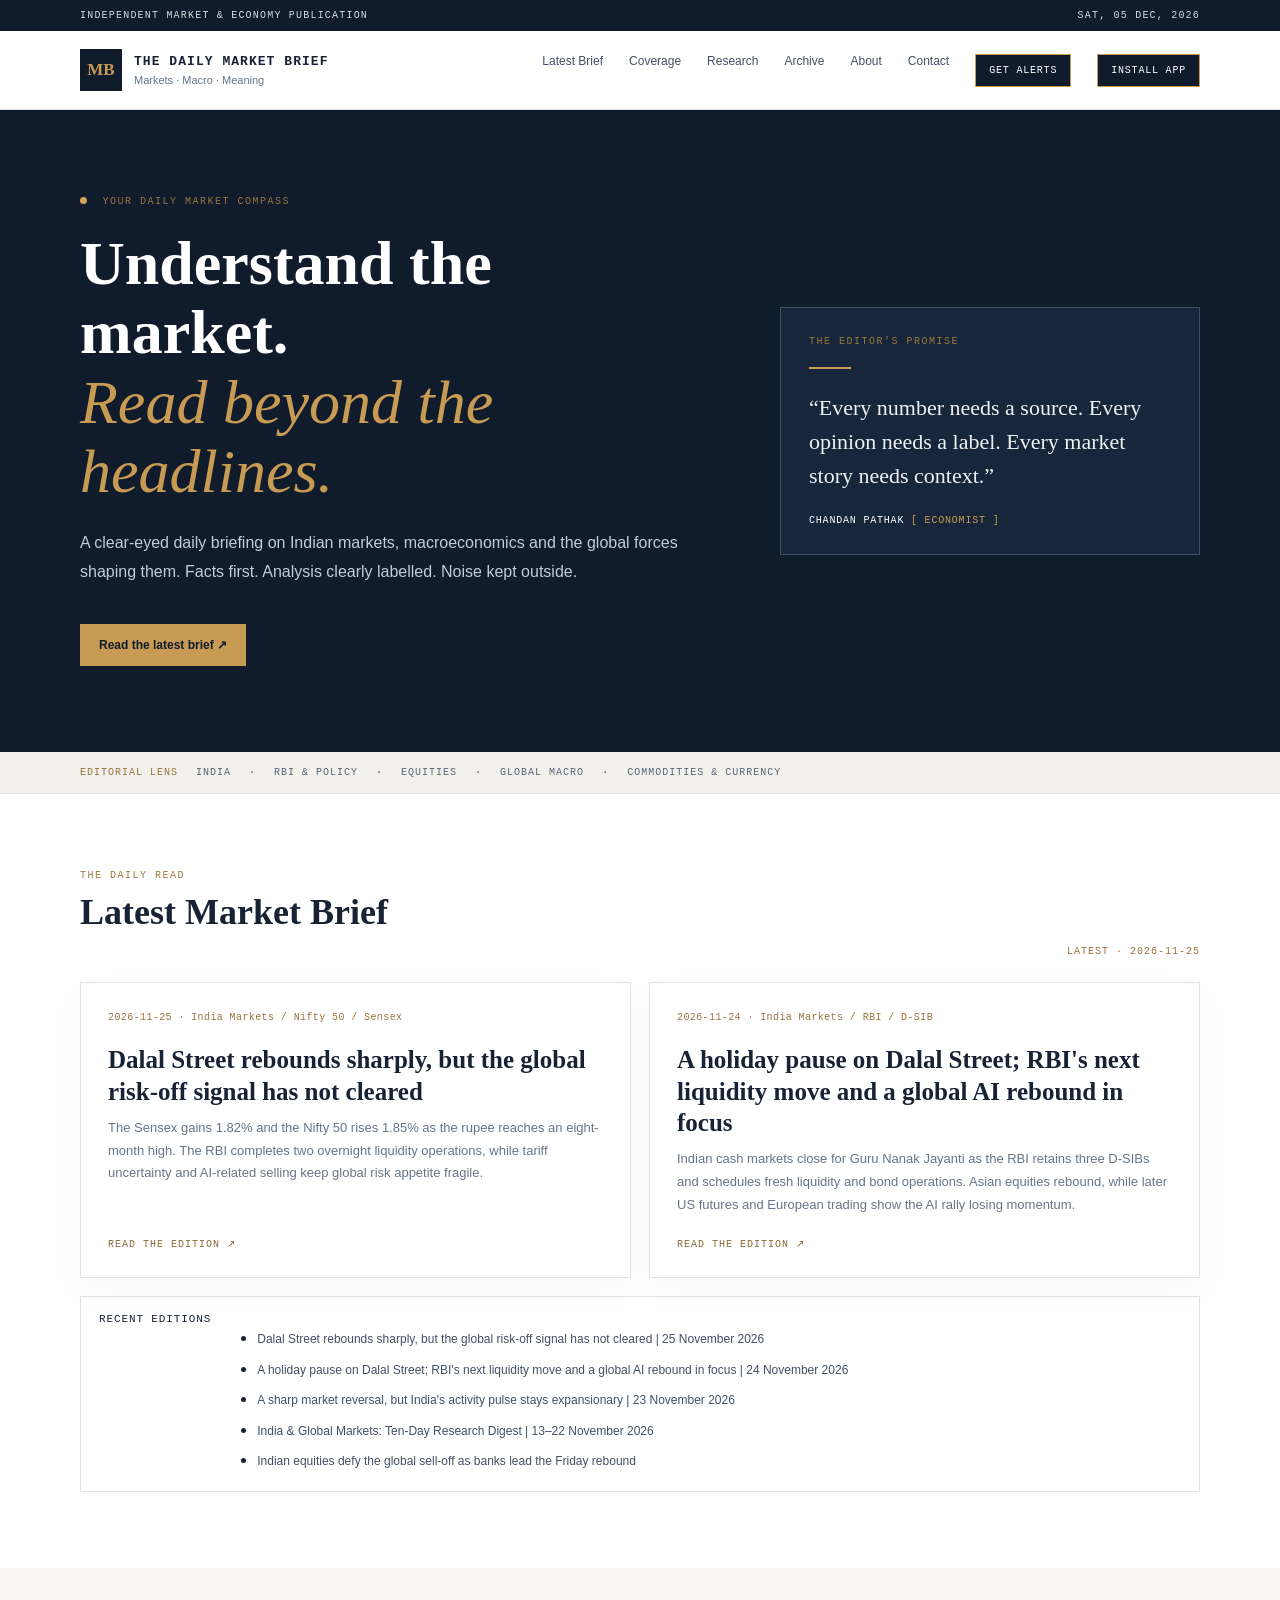
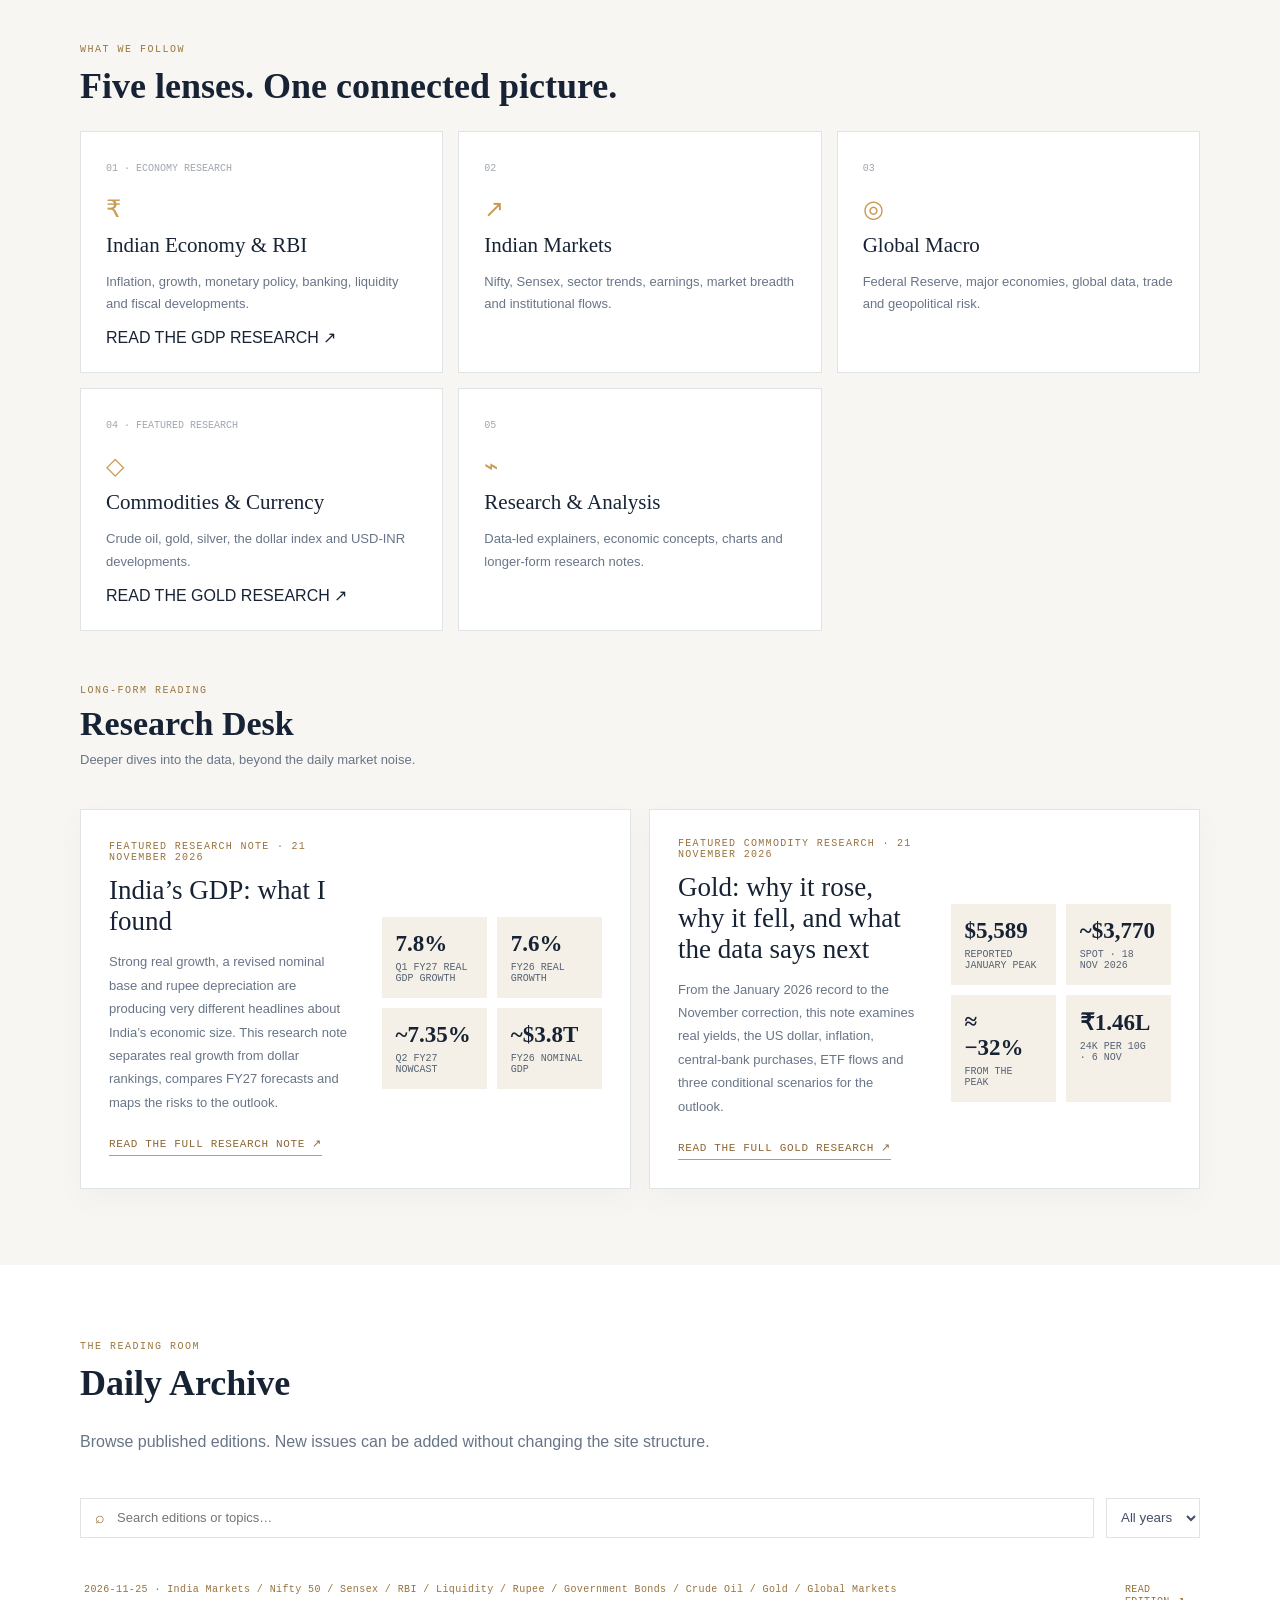
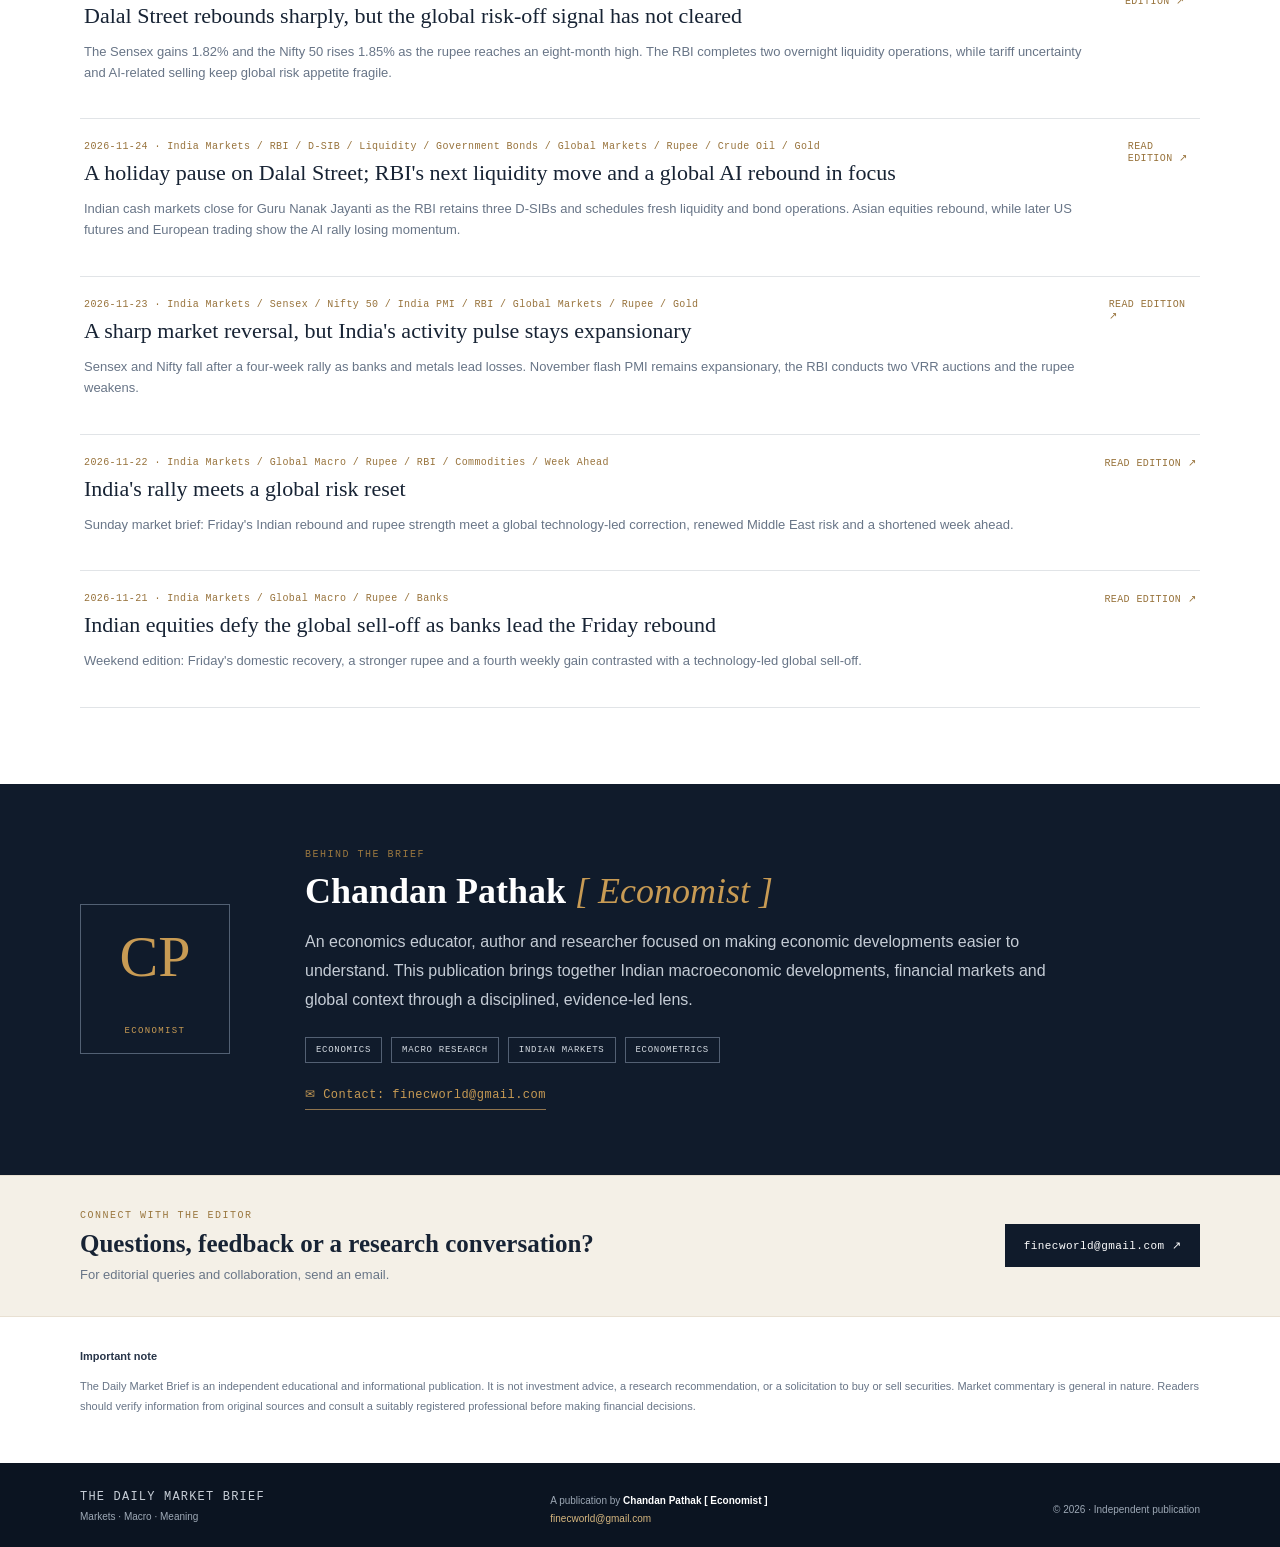
==== commit ab0797c3: "Publish Daily Market Brief for 25 November 2026" ====
--- a/index.html
+++ b/index.html
@@ -42,7 +42,7 @@
 <section class="ticker"><div class="wrap ticker-inner"><span class="ticker-label">EDITORIAL LENS</span><span>INDIA</span><b>·</b><span>RBI & POLICY</span><b>·</b><span>EQUITIES</span><b>·</b><span>GLOBAL MACRO</span><b>·</b><span>COMMODITIES & CURRENCY</span></div></section>
 <section class="section wrap" id="latest"><div class="section-heading"><div><div class="eyebrow">THE DAILY READ</div><h2>Latest Market Brief</h2></div><span class="edition-tag" id="editionDate">STARTER EDITION</span></div>
 <div class="featured-issues" id="featuredIssues"><div class="empty-state"><strong>Loading the latest editions…</strong><p>The reading list will appear here.</p></div></div>
-<nav class="crawlable-editions" aria-label="Recent market brief editions" style="margin:18px 0 0;padding:16px 18px;border:1px solid #e1e4e7;background:#fff"><strong style="font:11px ui-monospace,monospace;letter-spacing:.08em">RECENT EDITIONS</strong><ul style="margin:10px 0 0;padding-left:20px;line-height:1.9"><li><a href="issues/2026-11-24.html">A holiday pause on Dalal Street; RBI's next liquidity move and a global AI rebound in focus | 24 November 2026</a></li><li><a href="issues/2026-11-23.html">A sharp market reversal, but India's activity pulse stays expansionary | 23 November 2026</a></li><li><a href="issues/2026-11-22.html">India &amp; Global Markets: Ten-Day Research Digest | 13–22 November 2026</a></li><li><a href="issues/2026-11-21.html">Indian equities defy the global sell-off as banks lead the Friday rebound</a></li></ul></nav></section>
+<nav class="crawlable-editions" aria-label="Recent market brief editions" style="margin:18px 0 0;padding:16px 18px;border:1px solid #e1e4e7;background:#fff"><strong style="font:11px ui-monospace,monospace;letter-spacing:.08em">RECENT EDITIONS</strong><ul style="margin:10px 0 0;padding-left:20px;line-height:1.9"><li><a href="issues/2026-11-25.html">Dalal Street rebounds sharply, but the global risk-off signal has not cleared | 25 November 2026</a></li><li><a href="issues/2026-11-24.html">A holiday pause on Dalal Street; RBI's next liquidity move and a global AI rebound in focus | 24 November 2026</a></li><li><a href="issues/2026-11-23.html">A sharp market reversal, but India's activity pulse stays expansionary | 23 November 2026</a></li><li><a href="issues/2026-11-22.html">India &amp; Global Markets: Ten-Day Research Digest | 13–22 November 2026</a></li><li><a href="issues/2026-11-21.html">Indian equities defy the global sell-off as banks lead the Friday rebound</a></li></ul></nav></section>
 <section class="section coverage-section" id="sections"><div class="wrap"><div class="eyebrow">WHAT WE FOLLOW</div><h2>Five lenses. One connected picture.</h2><div class="coverage-grid">
 <a class="coverage-card coverage-card-link" href="research/india-gdp-what-i-found.html"><span class="card-num">01 · ECONOMY RESEARCH</span><div class="card-icon">₹</div><h3>Indian Economy & RBI</h3><p>Inflation, growth, monetary policy, banking, liquidity and fiscal developments.</p><span class="feature-kicker">READ THE GDP RESEARCH ↗</span></a>
 <article class="coverage-card"><span class="card-num">02</span><div class="card-icon">↗</div><h3>Indian Markets</h3><p>Nifty, Sensex, sector trends, earnings, market breadth and institutional flows.</p></article>
@@ -57,4 +57,4 @@
 <section class="contact-strip" id="contact"><div class="wrap contact-inner"><div><div class="eyebrow">CONNECT WITH THE EDITOR</div><h2>Questions, feedback or a research conversation?</h2><p>For editorial queries and collaboration, send an email.</p></div><a href="mailto:finecworld@gmail.com">finecworld@gmail.com ↗</a></div></section><section class="disclaimer wrap"><strong>Important note</strong><p>The Daily Market Brief is an independent educational and informational publication. It is not investment advice, a research recommendation, or a solicitation to buy or sell securities. Market commentary is general in nature. Readers should verify information from original sources and consult a suitably registered professional before making financial decisions.</p></section>
 </main>
 <footer><div class="wrap footer-inner"><div><strong>THE DAILY MARKET BRIEF</strong><span>Markets · Macro · Meaning</span></div><div class="footer-author">A publication by <strong>Chandan Pathak [ Economist ]</strong><a href="mailto:finecworld@gmail.com">finecworld@gmail.com</a></div><div class="copyright">© <span id="yearNow"></span> · Independent publication</div></div></footer>
-<script src="pwa.js"></script><script src="app.js?v=20261124-2"></script></body></html>+<script src="pwa.js"></script><script src="app.js?v=20261125-1"></script></body></html>
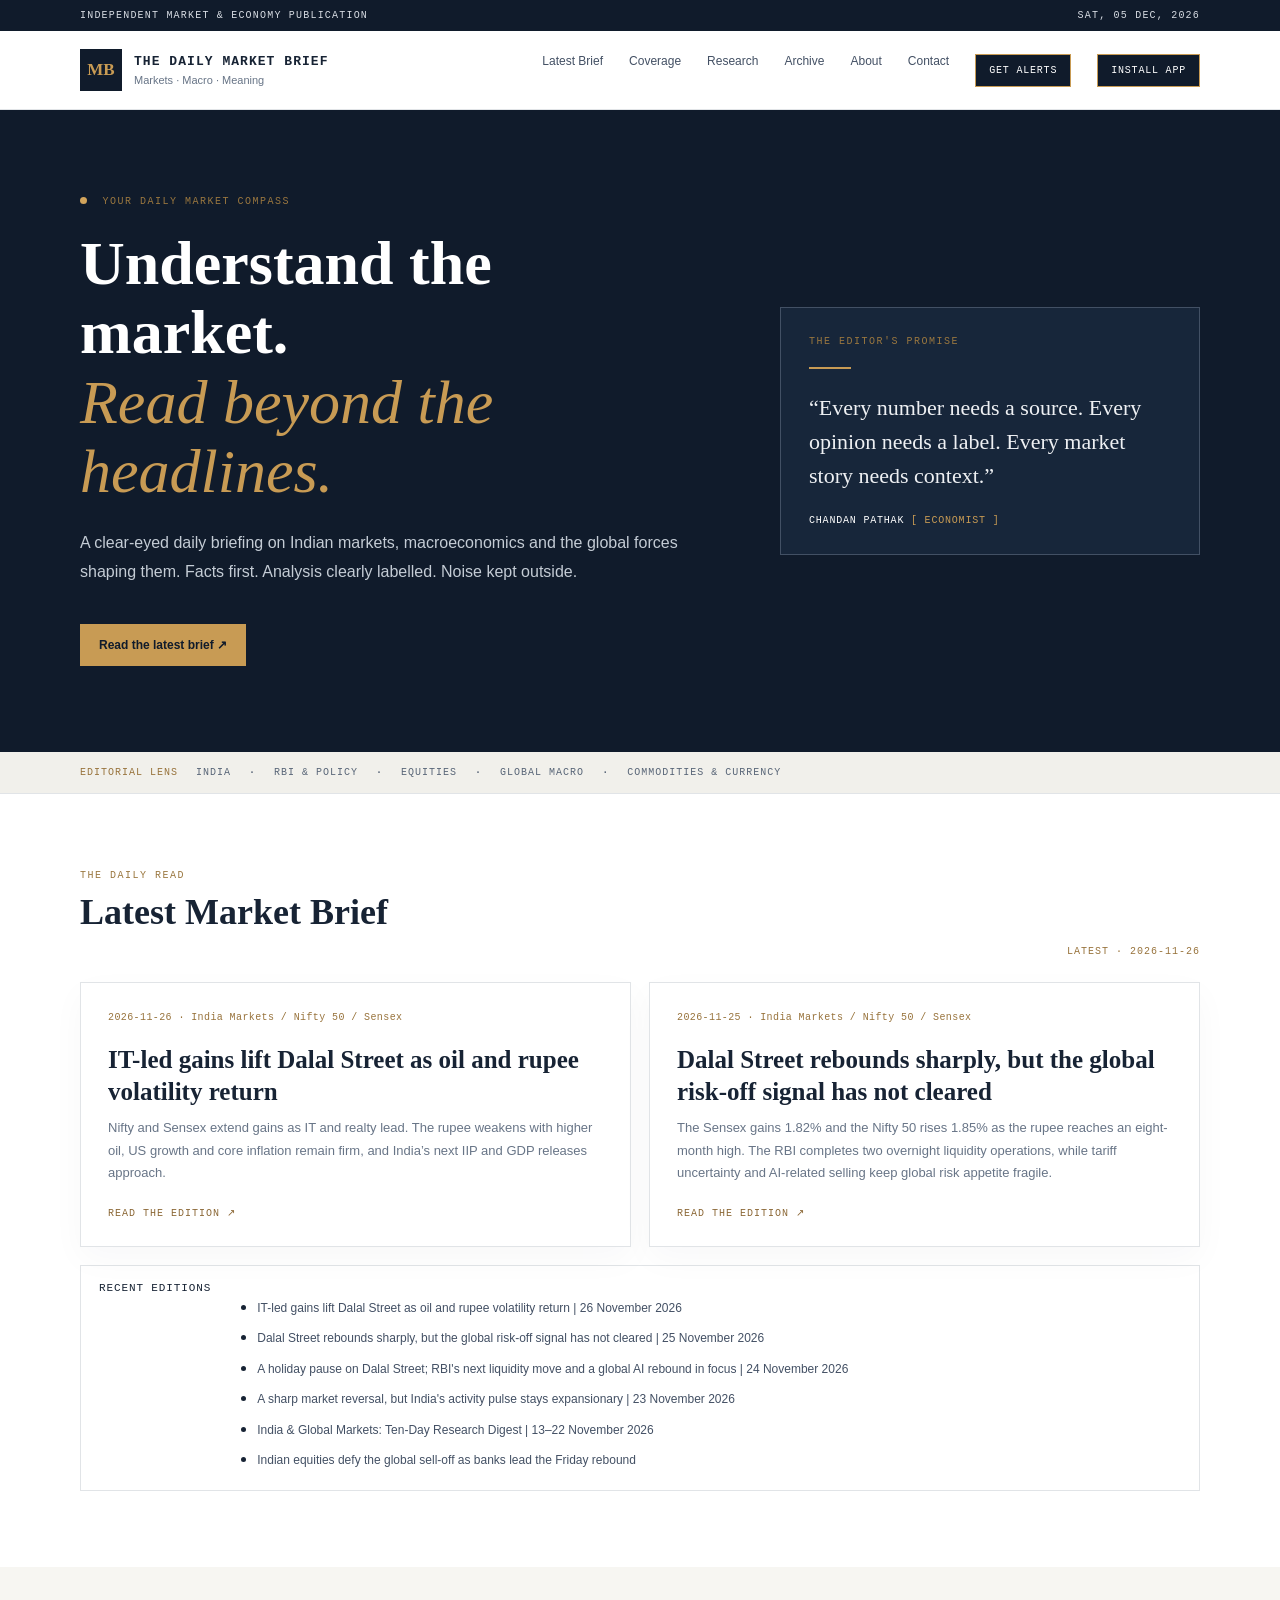
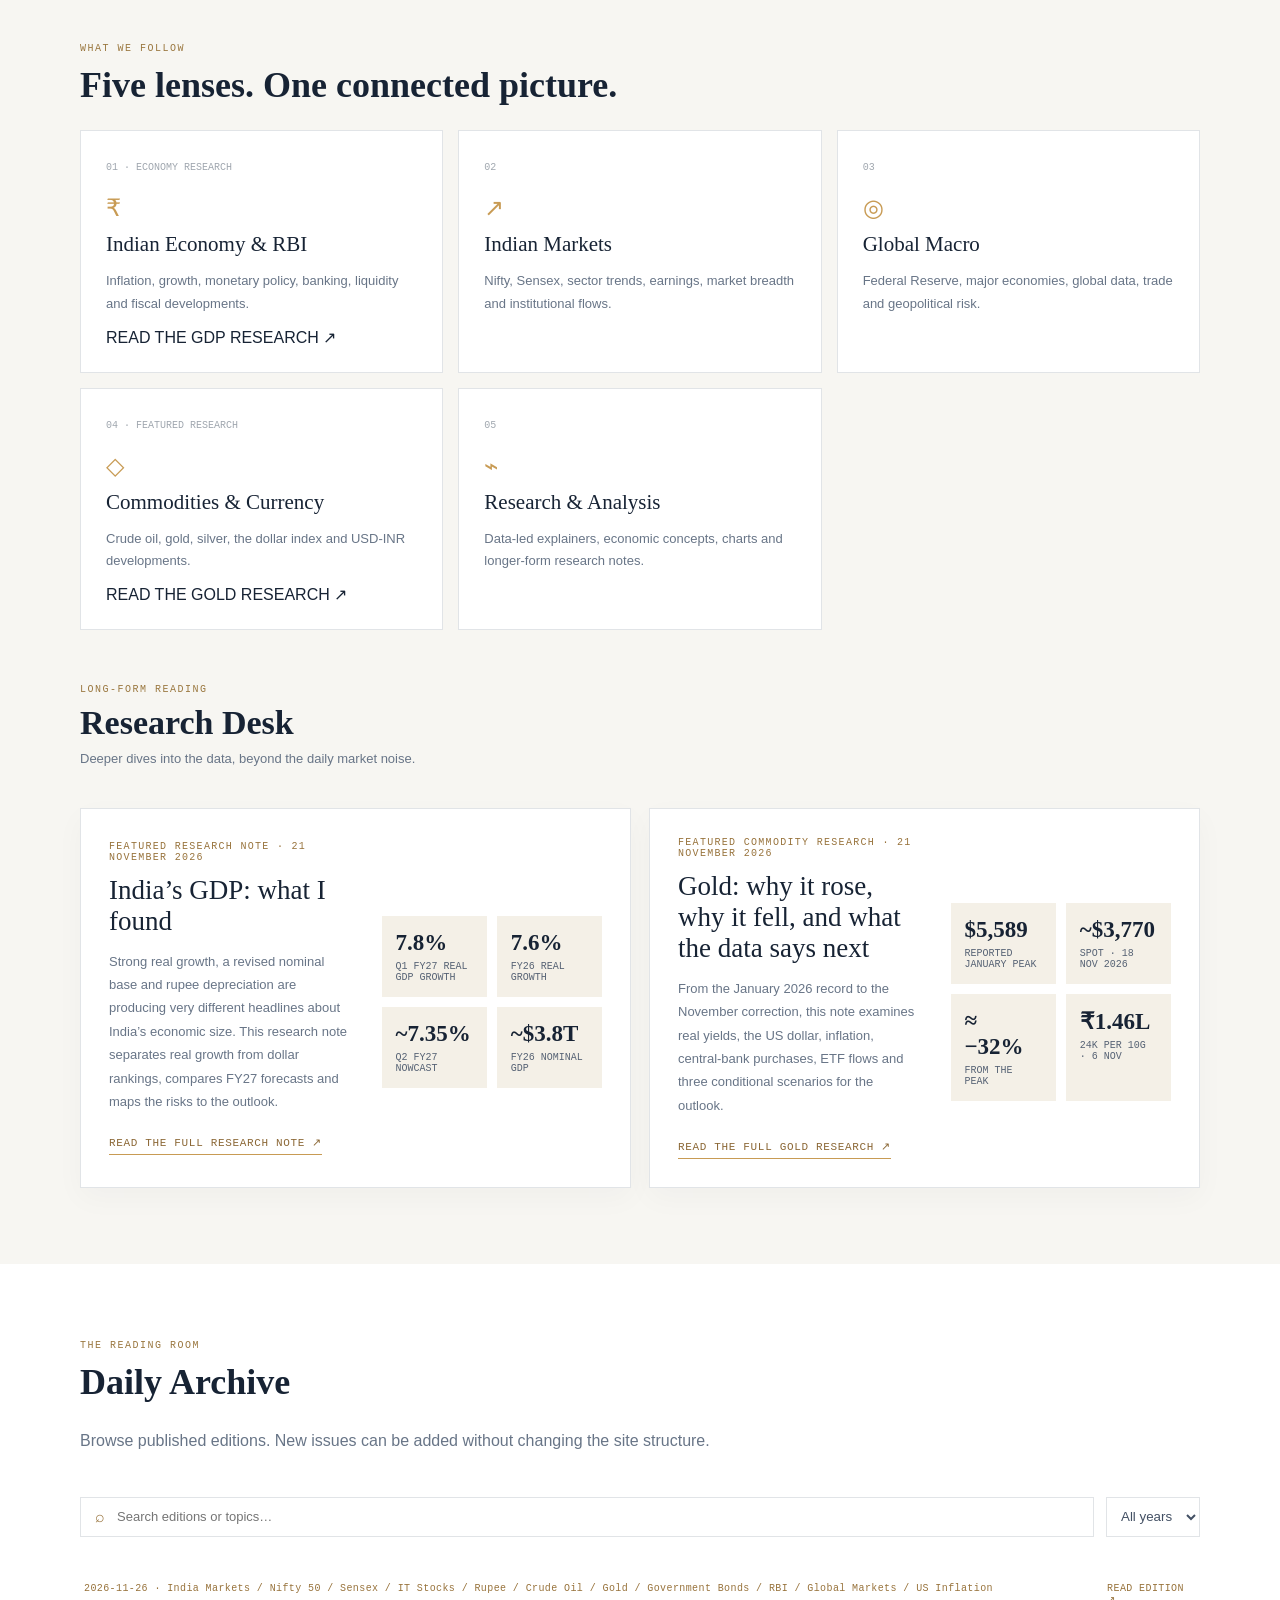
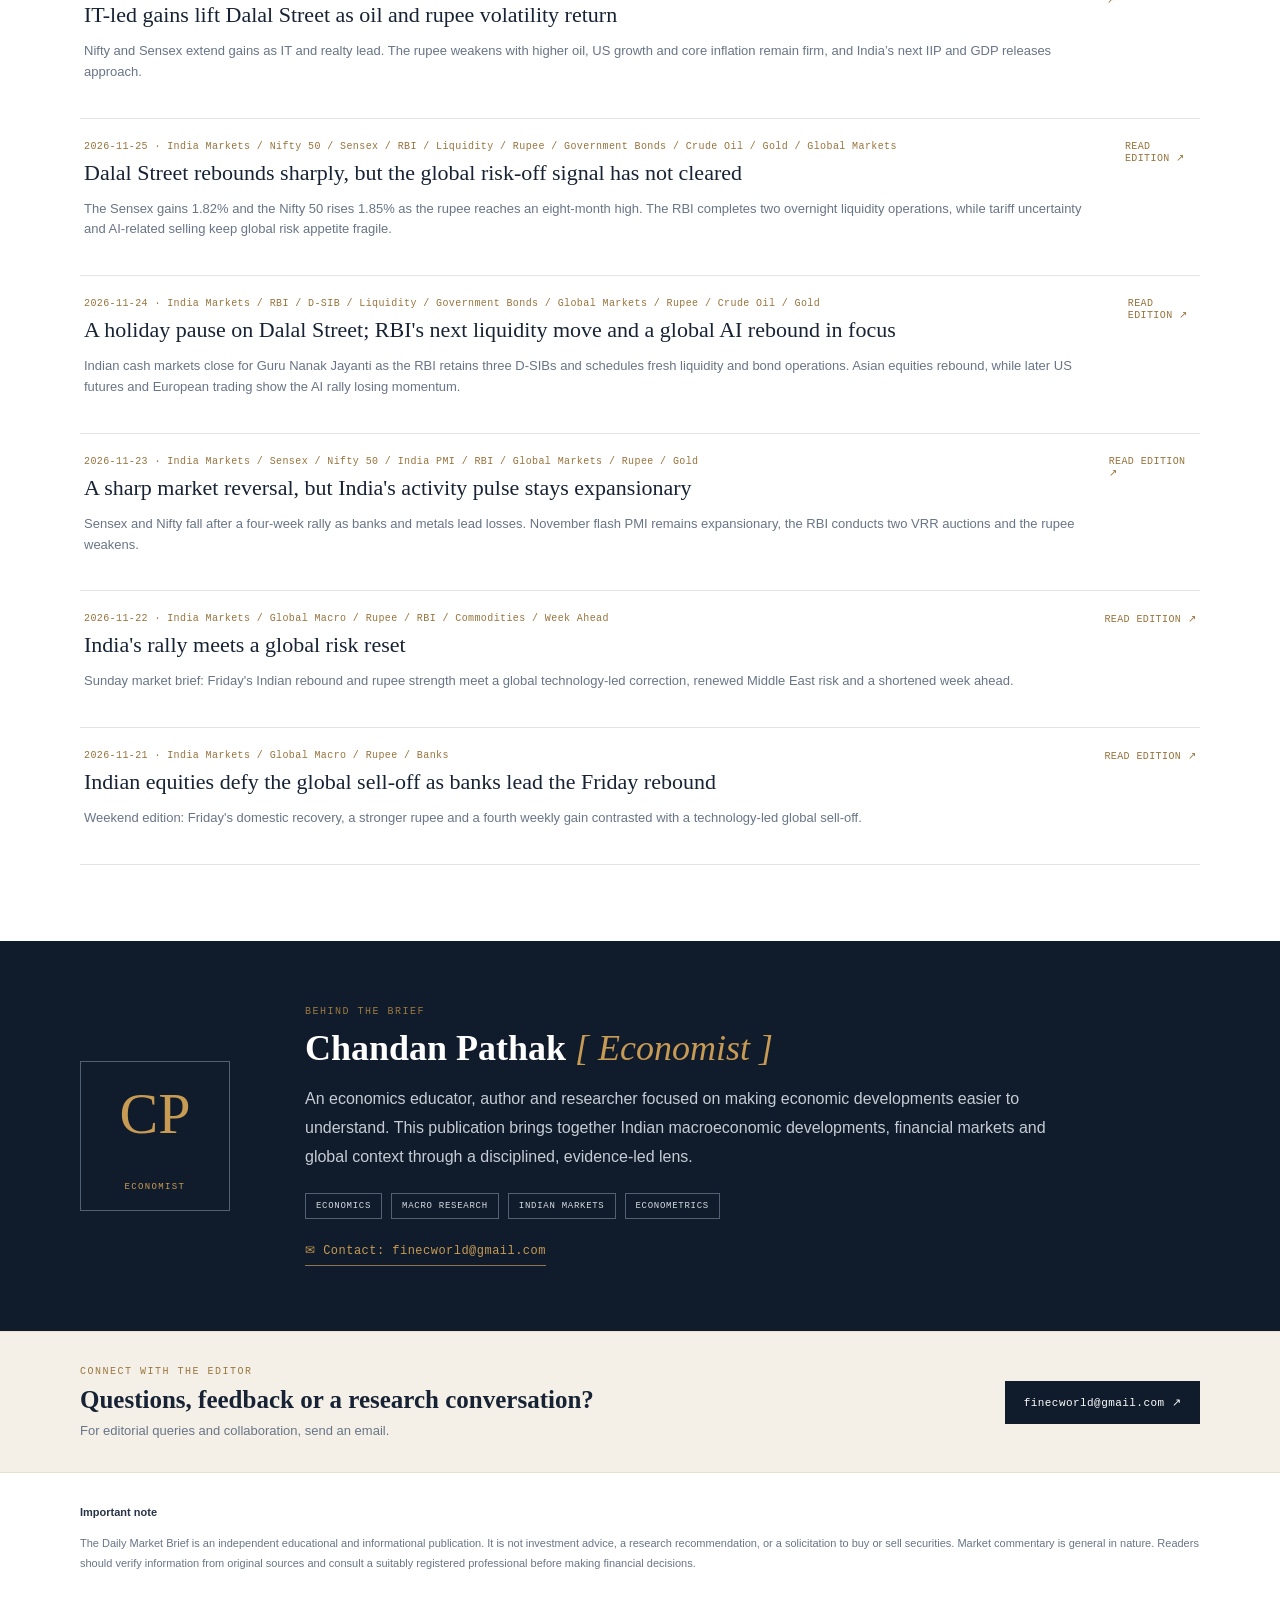
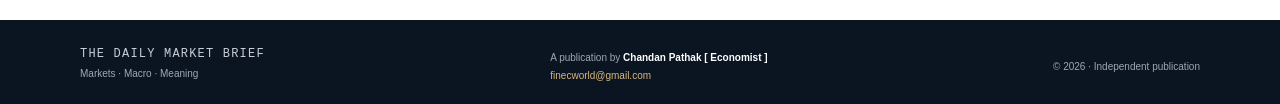
==== commit 4dbf86ff: "Publish Daily Market Brief for 26 November 2026" ====
--- a/index.html
+++ b/index.html
@@ -42,7 +42,7 @@
 <section class="ticker"><div class="wrap ticker-inner"><span class="ticker-label">EDITORIAL LENS</span><span>INDIA</span><b>·</b><span>RBI & POLICY</span><b>·</b><span>EQUITIES</span><b>·</b><span>GLOBAL MACRO</span><b>·</b><span>COMMODITIES & CURRENCY</span></div></section>
 <section class="section wrap" id="latest"><div class="section-heading"><div><div class="eyebrow">THE DAILY READ</div><h2>Latest Market Brief</h2></div><span class="edition-tag" id="editionDate">STARTER EDITION</span></div>
 <div class="featured-issues" id="featuredIssues"><div class="empty-state"><strong>Loading the latest editions…</strong><p>The reading list will appear here.</p></div></div>
-<nav class="crawlable-editions" aria-label="Recent market brief editions" style="margin:18px 0 0;padding:16px 18px;border:1px solid #e1e4e7;background:#fff"><strong style="font:11px ui-monospace,monospace;letter-spacing:.08em">RECENT EDITIONS</strong><ul style="margin:10px 0 0;padding-left:20px;line-height:1.9"><li><a href="issues/2026-11-25.html">Dalal Street rebounds sharply, but the global risk-off signal has not cleared | 25 November 2026</a></li><li><a href="issues/2026-11-24.html">A holiday pause on Dalal Street; RBI's next liquidity move and a global AI rebound in focus | 24 November 2026</a></li><li><a href="issues/2026-11-23.html">A sharp market reversal, but India's activity pulse stays expansionary | 23 November 2026</a></li><li><a href="issues/2026-11-22.html">India &amp; Global Markets: Ten-Day Research Digest | 13–22 November 2026</a></li><li><a href="issues/2026-11-21.html">Indian equities defy the global sell-off as banks lead the Friday rebound</a></li></ul></nav></section>
+<nav class="crawlable-editions" aria-label="Recent market brief editions" style="margin:18px 0 0;padding:16px 18px;border:1px solid #e1e4e7;background:#fff"><strong style="font:11px ui-monospace,monospace;letter-spacing:.08em">RECENT EDITIONS</strong><ul style="margin:10px 0 0;padding-left:20px;line-height:1.9"><li><a href="issues/2026-11-26.html">IT-led gains lift Dalal Street as oil and rupee volatility return | 26 November 2026</a></li><li><a href="issues/2026-11-25.html">Dalal Street rebounds sharply, but the global risk-off signal has not cleared | 25 November 2026</a></li><li><a href="issues/2026-11-24.html">A holiday pause on Dalal Street; RBI's next liquidity move and a global AI rebound in focus | 24 November 2026</a></li><li><a href="issues/2026-11-23.html">A sharp market reversal, but India's activity pulse stays expansionary | 23 November 2026</a></li><li><a href="issues/2026-11-22.html">India &amp; Global Markets: Ten-Day Research Digest | 13–22 November 2026</a></li><li><a href="issues/2026-11-21.html">Indian equities defy the global sell-off as banks lead the Friday rebound</a></li></ul></nav></section>
 <section class="section coverage-section" id="sections"><div class="wrap"><div class="eyebrow">WHAT WE FOLLOW</div><h2>Five lenses. One connected picture.</h2><div class="coverage-grid">
 <a class="coverage-card coverage-card-link" href="research/india-gdp-what-i-found.html"><span class="card-num">01 · ECONOMY RESEARCH</span><div class="card-icon">₹</div><h3>Indian Economy & RBI</h3><p>Inflation, growth, monetary policy, banking, liquidity and fiscal developments.</p><span class="feature-kicker">READ THE GDP RESEARCH ↗</span></a>
 <article class="coverage-card"><span class="card-num">02</span><div class="card-icon">↗</div><h3>Indian Markets</h3><p>Nifty, Sensex, sector trends, earnings, market breadth and institutional flows.</p></article>
@@ -57,4 +57,4 @@
 <section class="contact-strip" id="contact"><div class="wrap contact-inner"><div><div class="eyebrow">CONNECT WITH THE EDITOR</div><h2>Questions, feedback or a research conversation?</h2><p>For editorial queries and collaboration, send an email.</p></div><a href="mailto:finecworld@gmail.com">finecworld@gmail.com ↗</a></div></section><section class="disclaimer wrap"><strong>Important note</strong><p>The Daily Market Brief is an independent educational and informational publication. It is not investment advice, a research recommendation, or a solicitation to buy or sell securities. Market commentary is general in nature. Readers should verify information from original sources and consult a suitably registered professional before making financial decisions.</p></section>
 </main>
 <footer><div class="wrap footer-inner"><div><strong>THE DAILY MARKET BRIEF</strong><span>Markets · Macro · Meaning</span></div><div class="footer-author">A publication by <strong>Chandan Pathak [ Economist ]</strong><a href="mailto:finecworld@gmail.com">finecworld@gmail.com</a></div><div class="copyright">© <span id="yearNow"></span> · Independent publication</div></div></footer>
-<script src="pwa.js"></script><script src="app.js?v=20261125-1"></script></body></html>+<script src="pwa.js"></script><script src="app.js?v=20261126-1"></script></body></html>
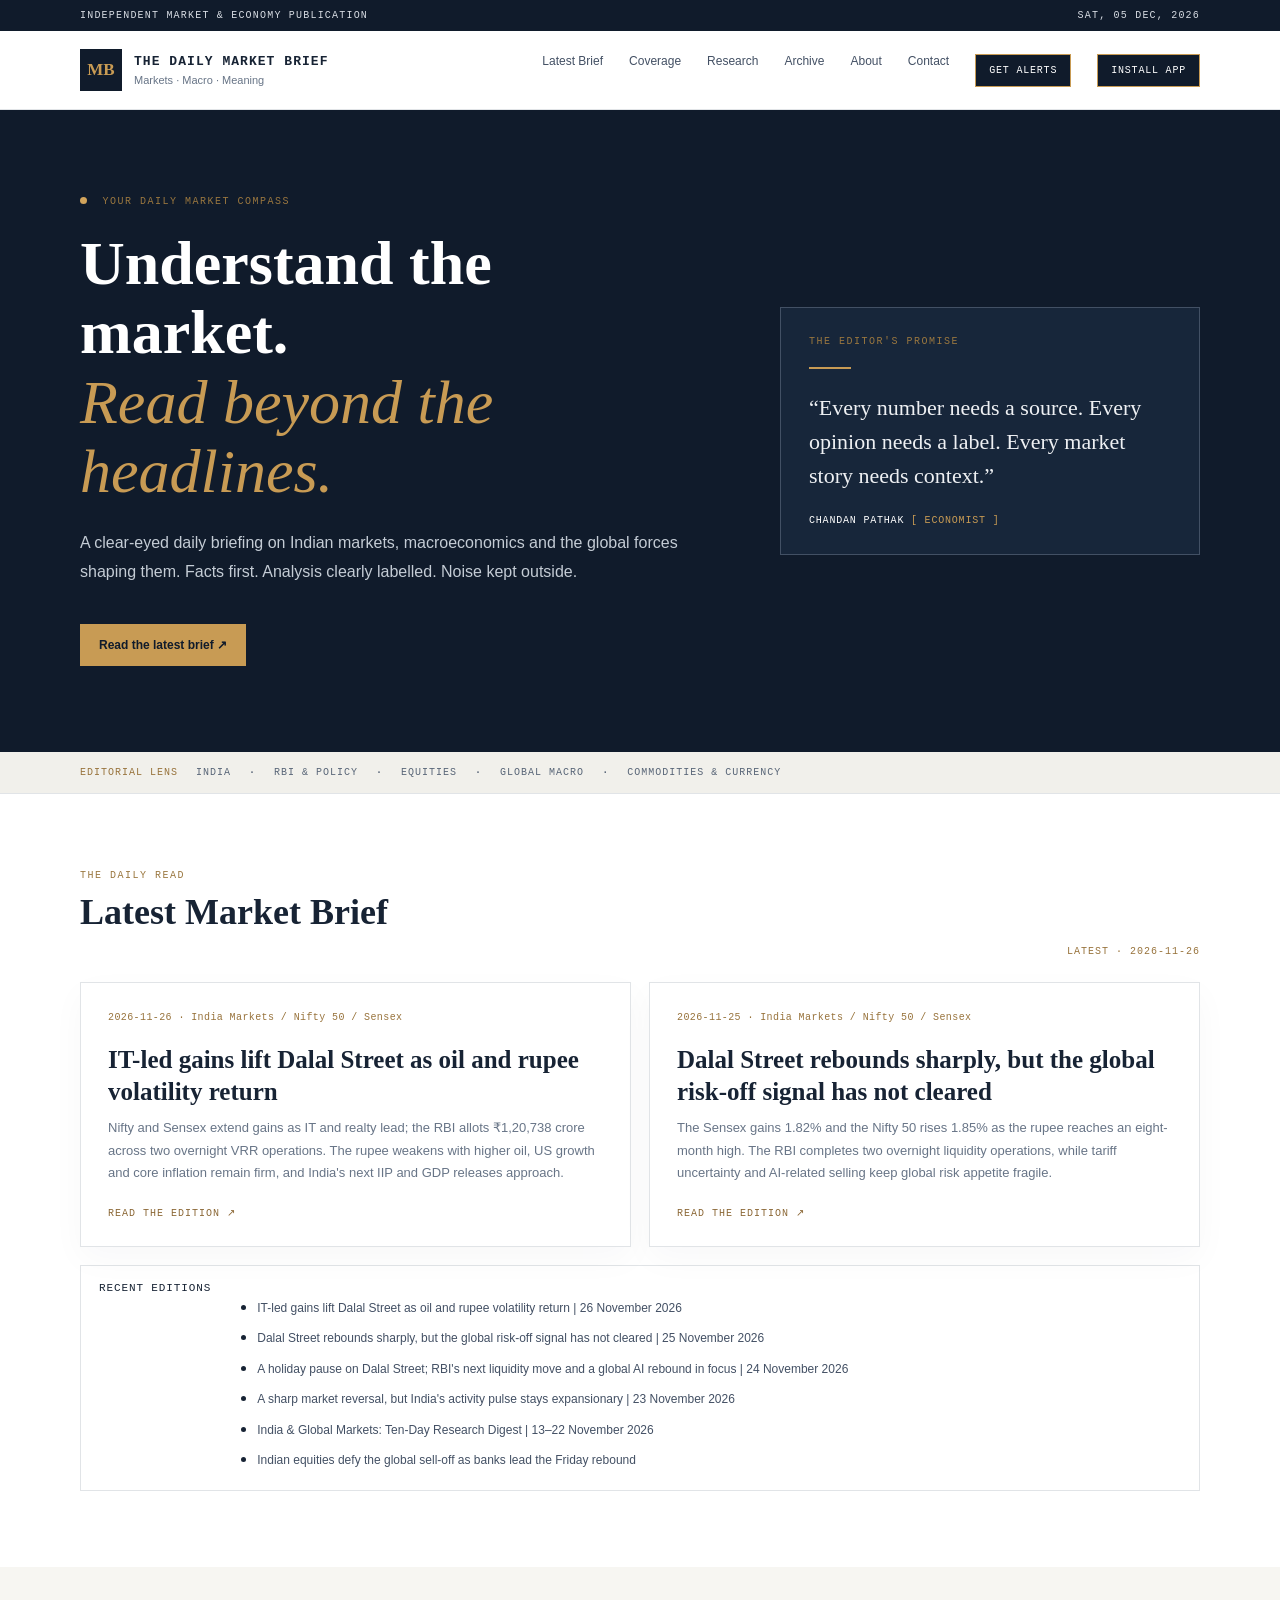
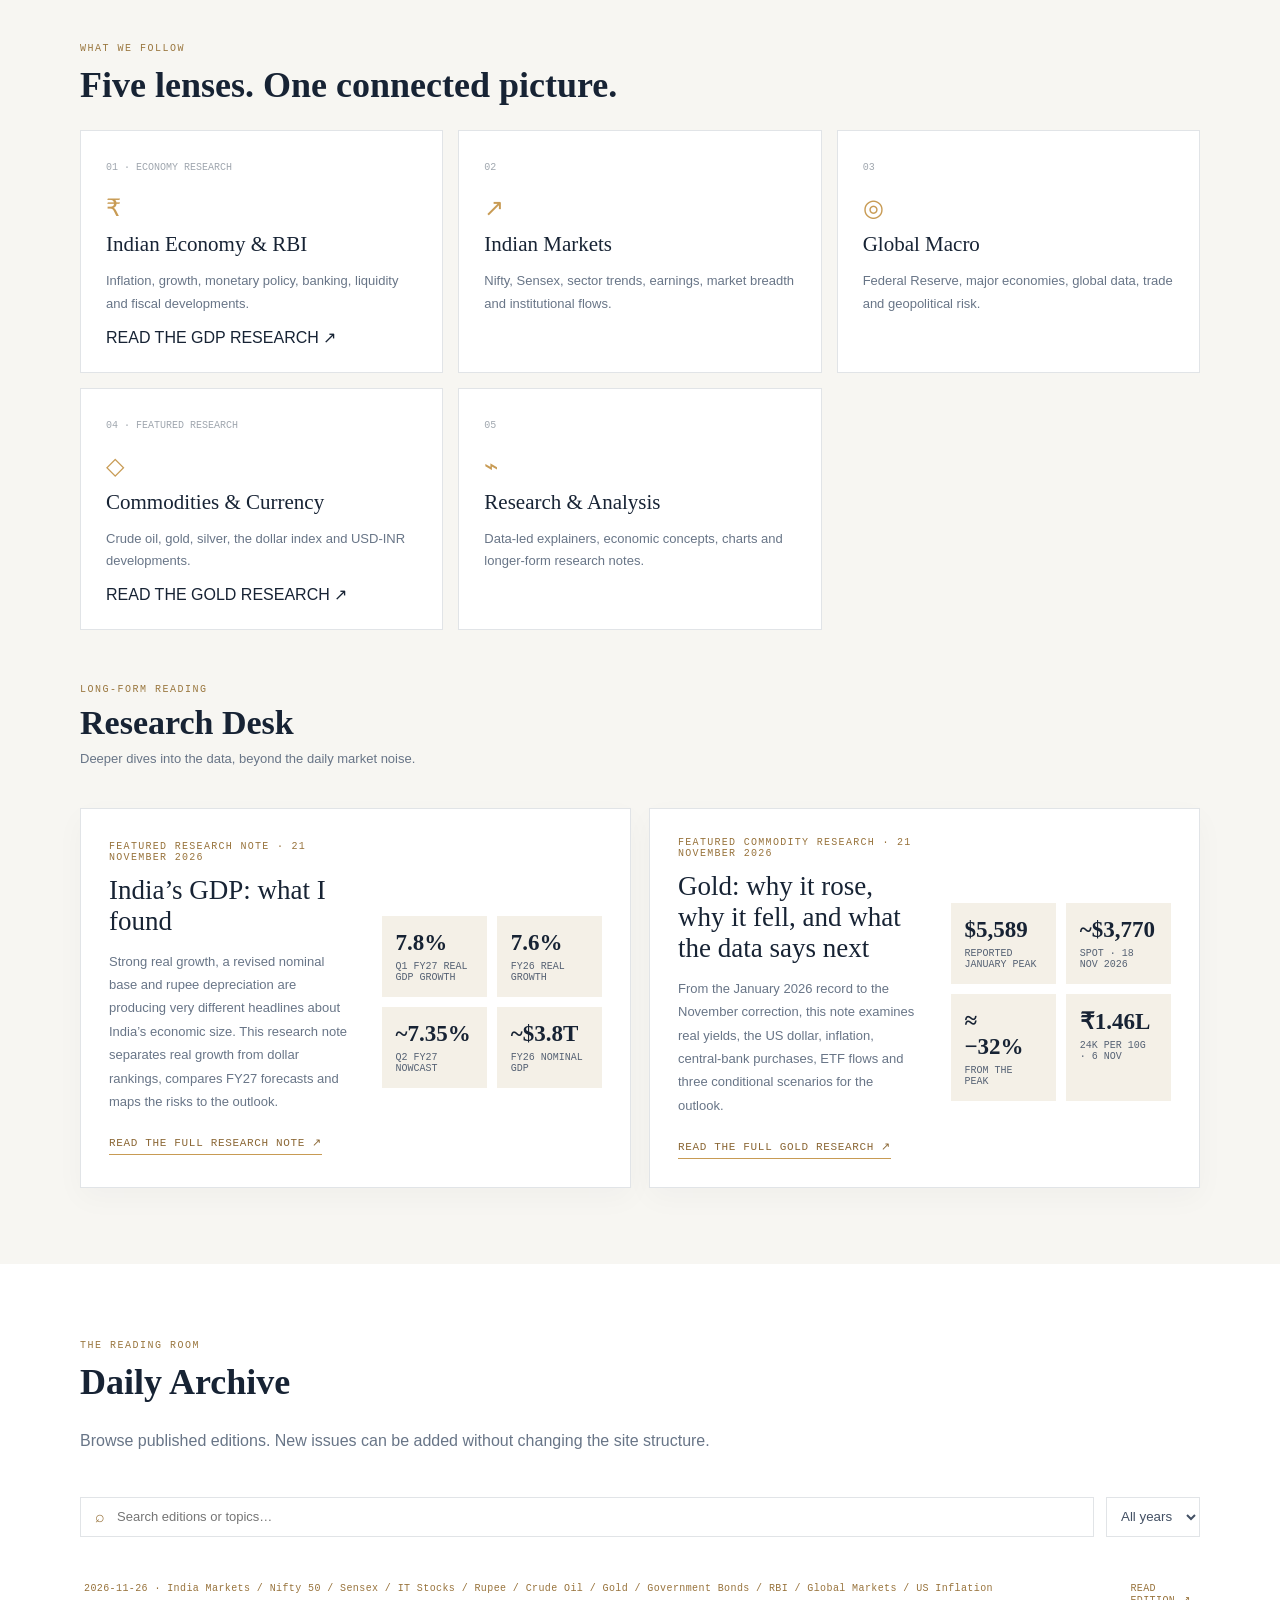
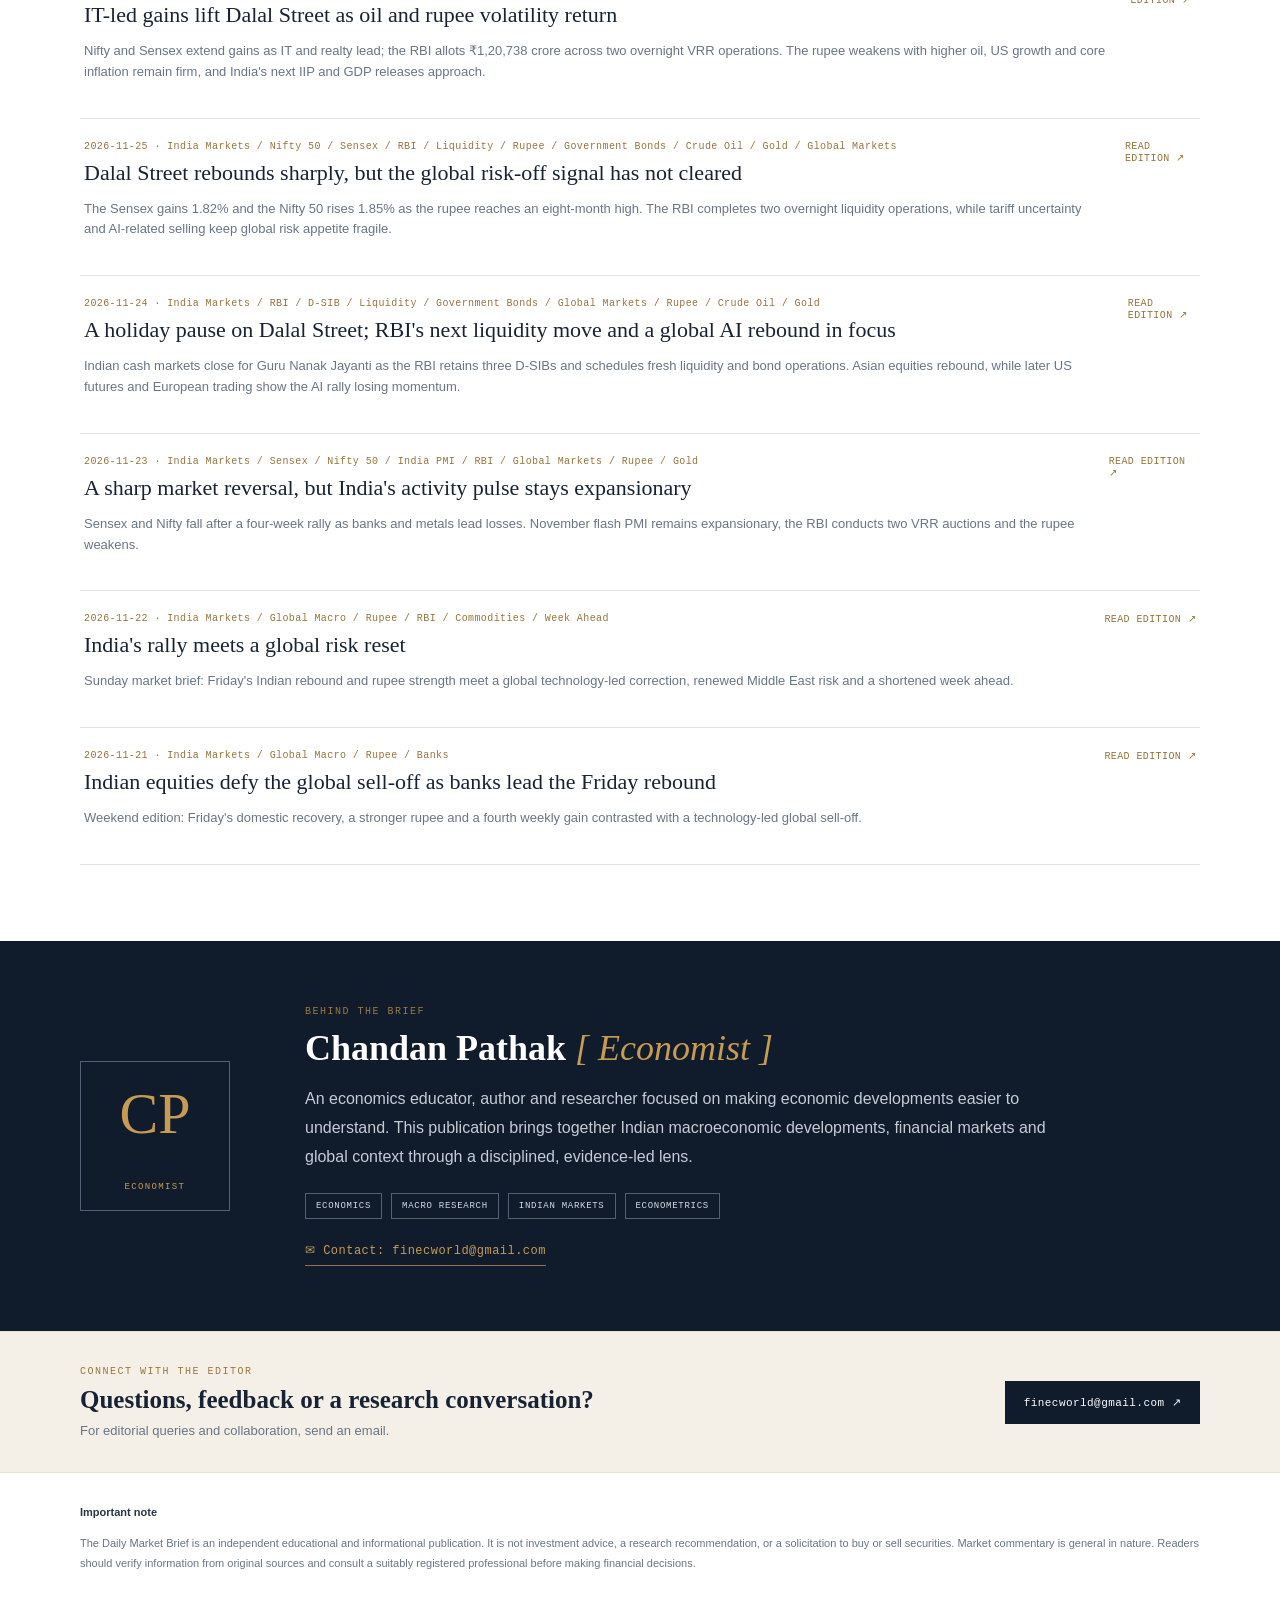
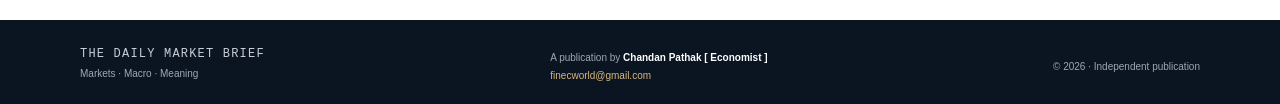
==== commit 5a291a5d: "Refresh homepage script cache for latest edition" ====
--- a/index.html
+++ b/index.html
@@ -57,4 +57,4 @@
 <section class="contact-strip" id="contact"><div class="wrap contact-inner"><div><div class="eyebrow">CONNECT WITH THE EDITOR</div><h2>Questions, feedback or a research conversation?</h2><p>For editorial queries and collaboration, send an email.</p></div><a href="mailto:finecworld@gmail.com">finecworld@gmail.com ↗</a></div></section><section class="disclaimer wrap"><strong>Important note</strong><p>The Daily Market Brief is an independent educational and informational publication. It is not investment advice, a research recommendation, or a solicitation to buy or sell securities. Market commentary is general in nature. Readers should verify information from original sources and consult a suitably registered professional before making financial decisions.</p></section>
 </main>
 <footer><div class="wrap footer-inner"><div><strong>THE DAILY MARKET BRIEF</strong><span>Markets · Macro · Meaning</span></div><div class="footer-author">A publication by <strong>Chandan Pathak [ Economist ]</strong><a href="mailto:finecworld@gmail.com">finecworld@gmail.com</a></div><div class="copyright">© <span id="yearNow"></span> · Independent publication</div></div></footer>
-<script src="pwa.js"></script><script src="app.js?v=20261126-1"></script></body></html>+<script src="pwa.js"></script><script src="app.js?v=20261126-2"></script></body></html>
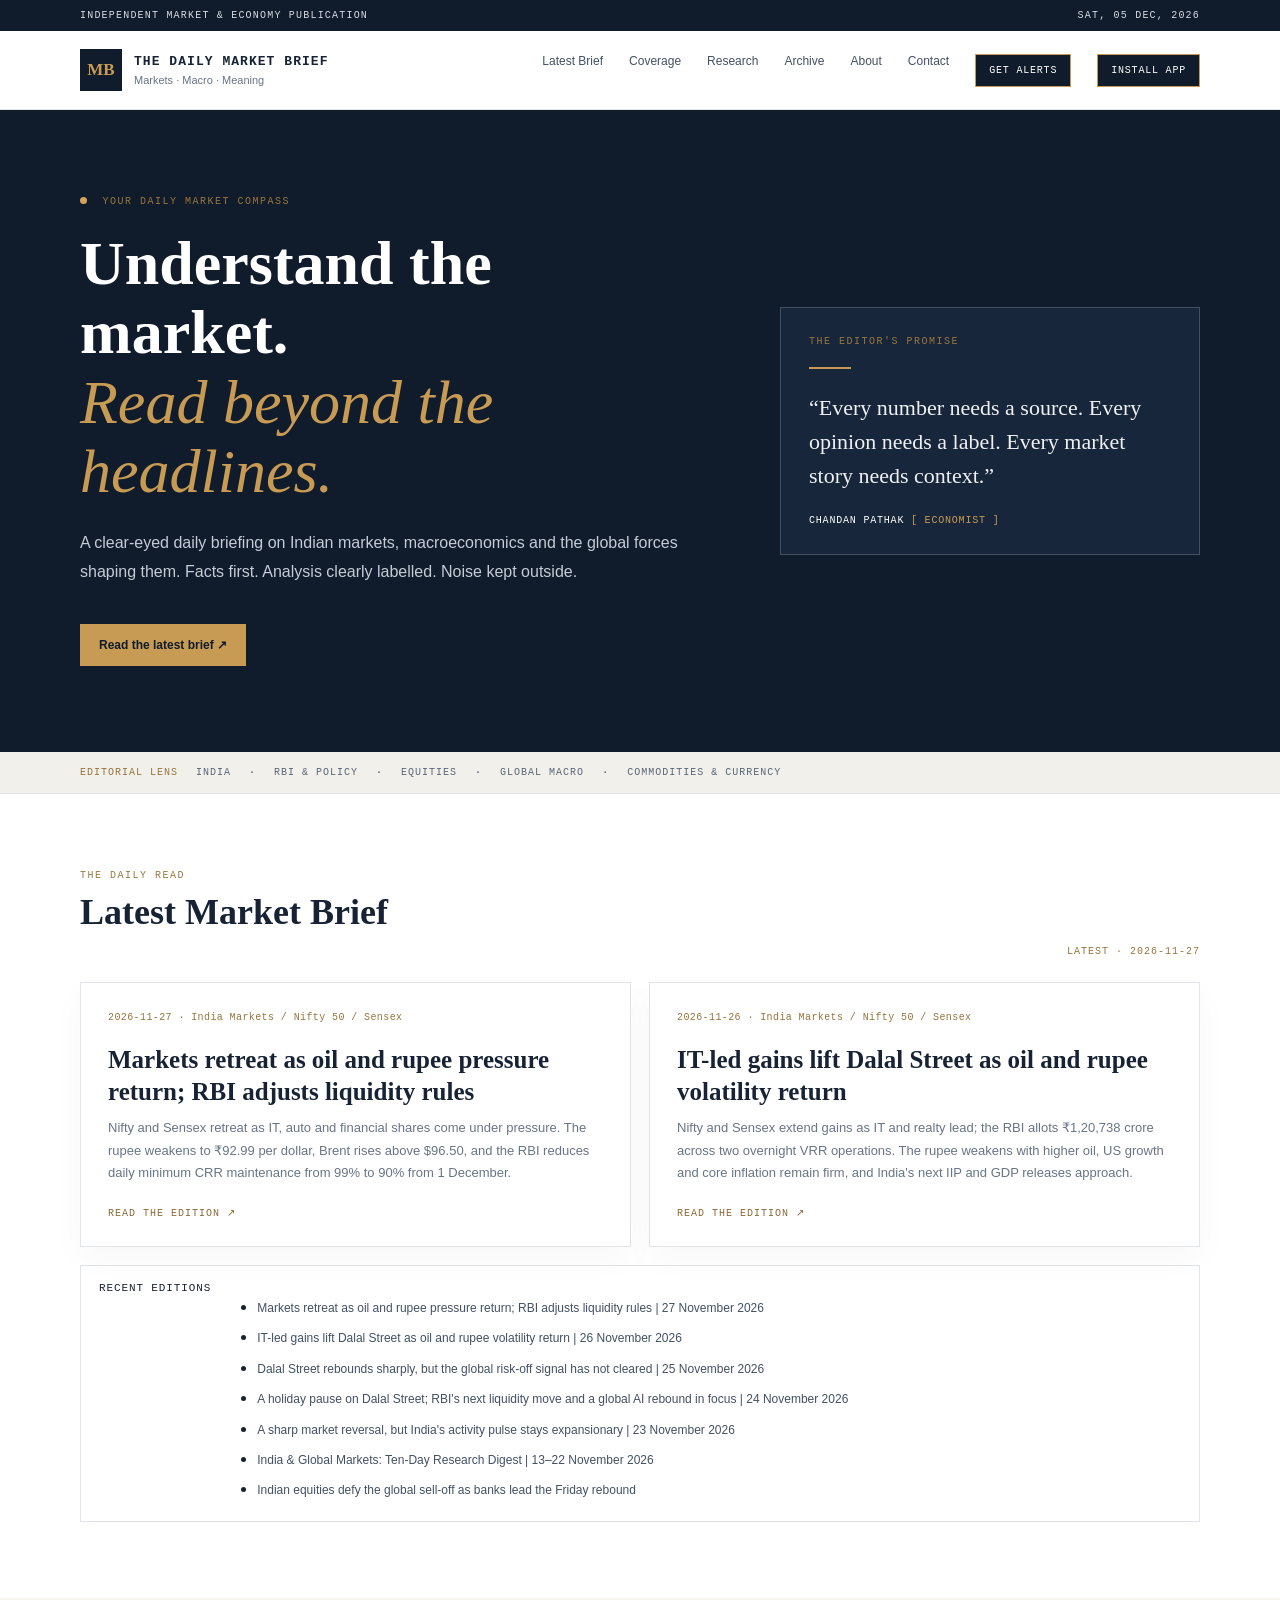
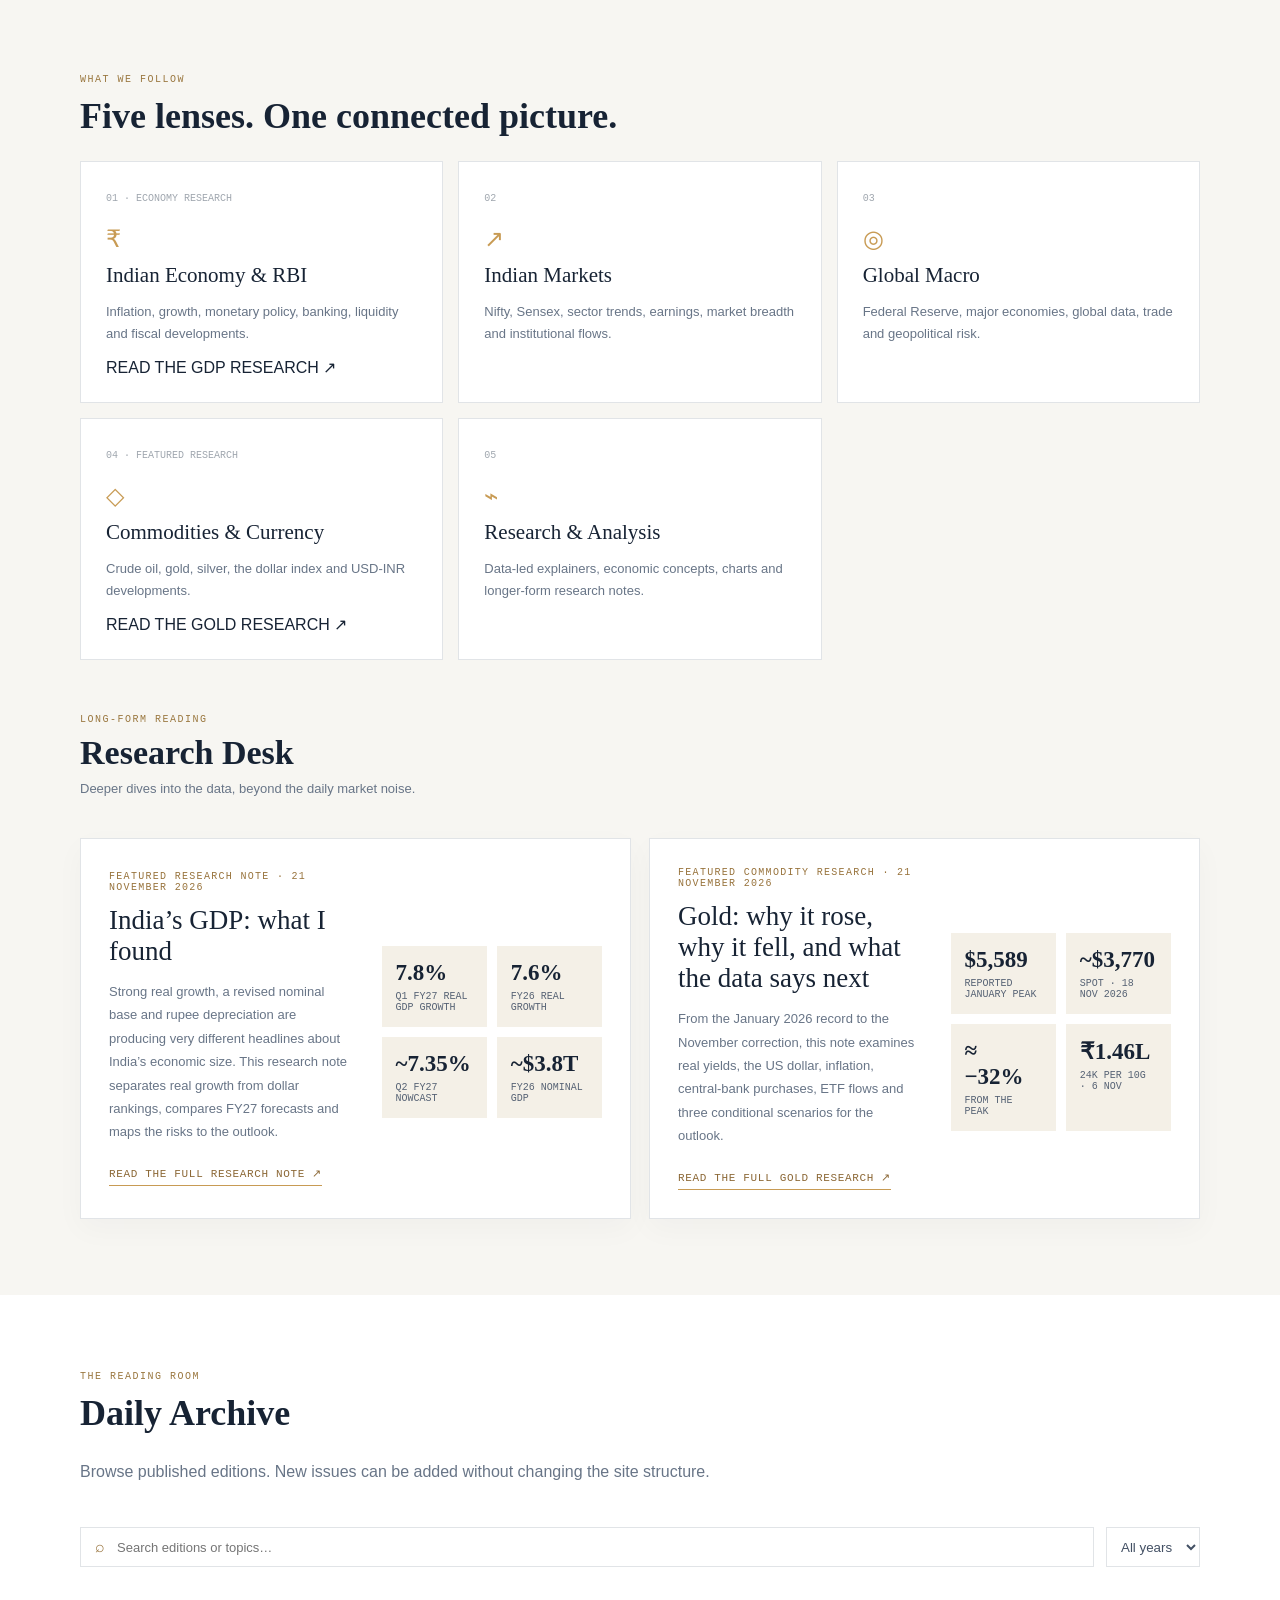
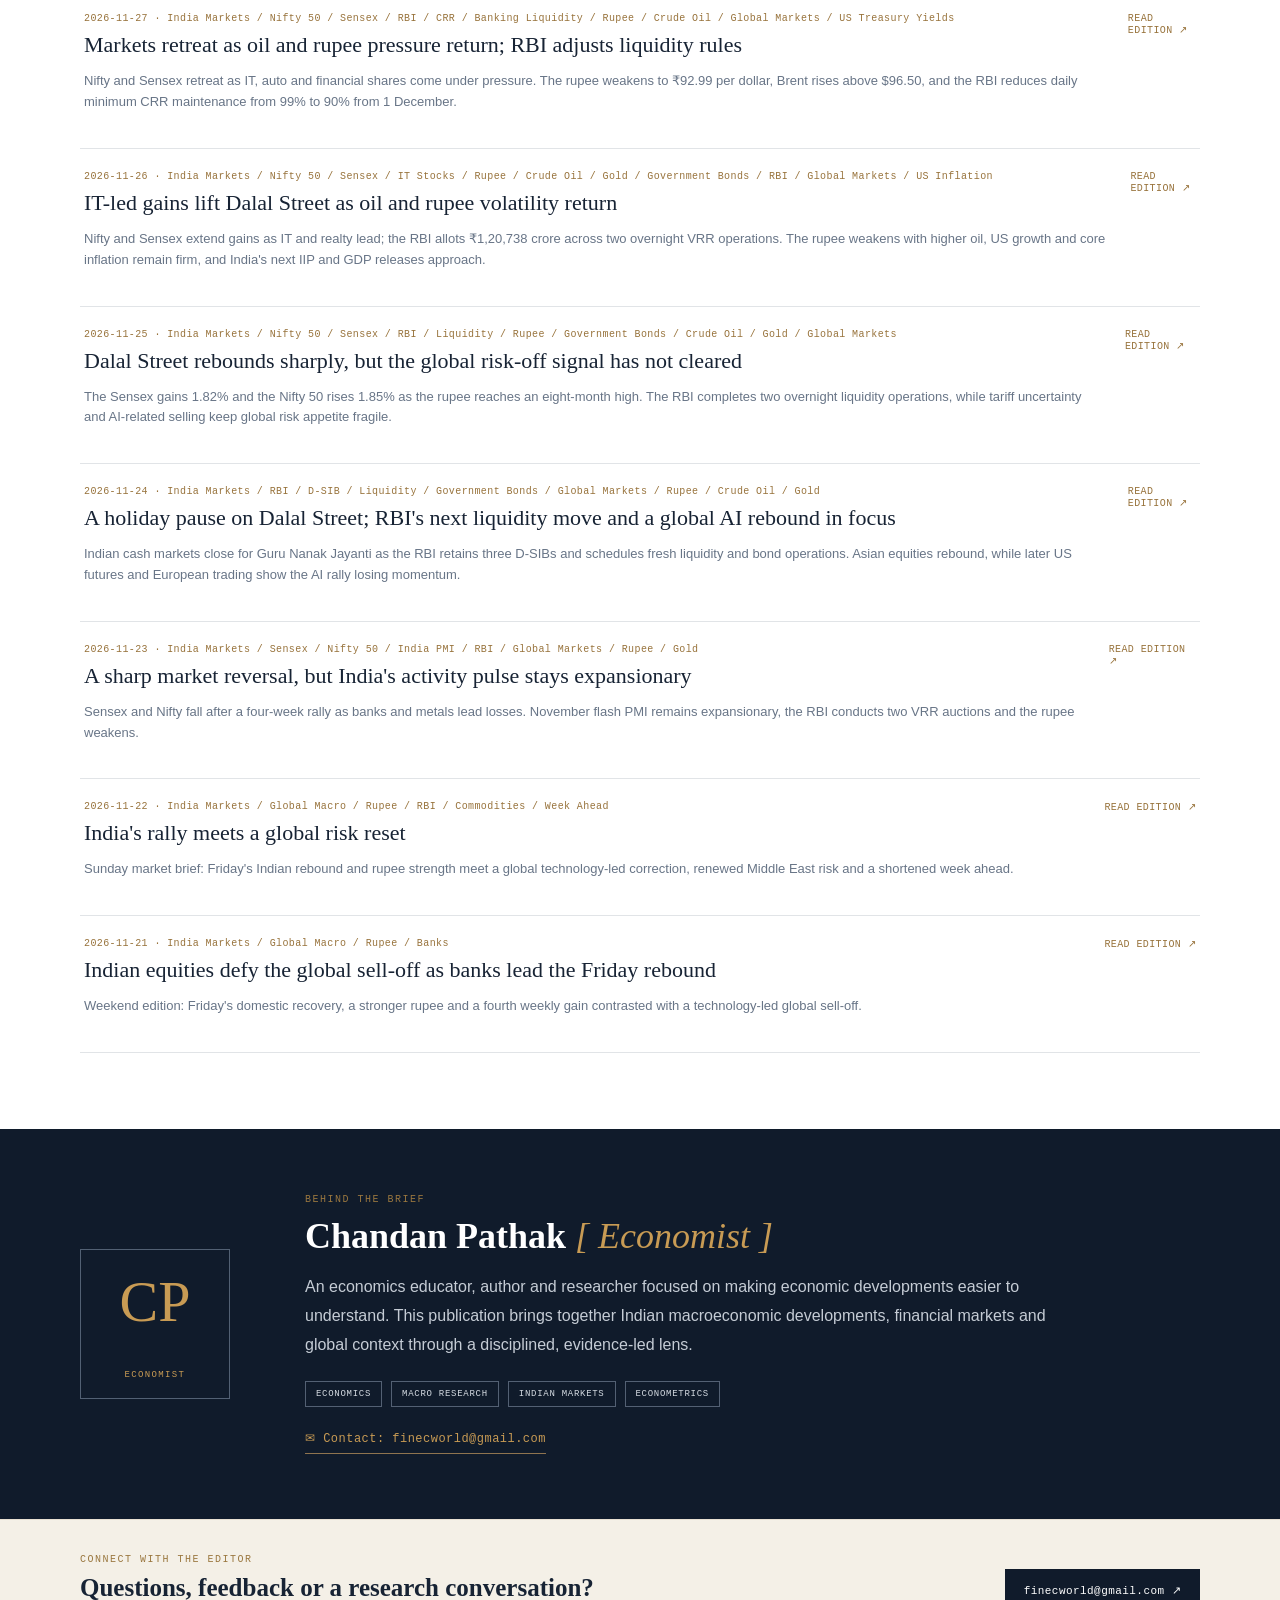
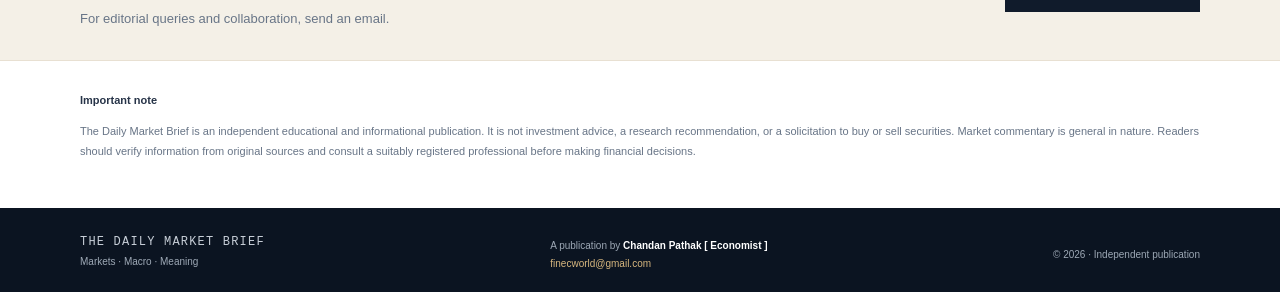
==== commit 28950834: "Refresh homepage recent editions for 27 November" ====
--- a/index.html
+++ b/index.html
@@ -42,7 +42,7 @@
 <section class="ticker"><div class="wrap ticker-inner"><span class="ticker-label">EDITORIAL LENS</span><span>INDIA</span><b>·</b><span>RBI & POLICY</span><b>·</b><span>EQUITIES</span><b>·</b><span>GLOBAL MACRO</span><b>·</b><span>COMMODITIES & CURRENCY</span></div></section>
 <section class="section wrap" id="latest"><div class="section-heading"><div><div class="eyebrow">THE DAILY READ</div><h2>Latest Market Brief</h2></div><span class="edition-tag" id="editionDate">STARTER EDITION</span></div>
 <div class="featured-issues" id="featuredIssues"><div class="empty-state"><strong>Loading the latest editions…</strong><p>The reading list will appear here.</p></div></div>
-<nav class="crawlable-editions" aria-label="Recent market brief editions" style="margin:18px 0 0;padding:16px 18px;border:1px solid #e1e4e7;background:#fff"><strong style="font:11px ui-monospace,monospace;letter-spacing:.08em">RECENT EDITIONS</strong><ul style="margin:10px 0 0;padding-left:20px;line-height:1.9"><li><a href="issues/2026-11-26.html">IT-led gains lift Dalal Street as oil and rupee volatility return | 26 November 2026</a></li><li><a href="issues/2026-11-25.html">Dalal Street rebounds sharply, but the global risk-off signal has not cleared | 25 November 2026</a></li><li><a href="issues/2026-11-24.html">A holiday pause on Dalal Street; RBI's next liquidity move and a global AI rebound in focus | 24 November 2026</a></li><li><a href="issues/2026-11-23.html">A sharp market reversal, but India's activity pulse stays expansionary | 23 November 2026</a></li><li><a href="issues/2026-11-22.html">India &amp; Global Markets: Ten-Day Research Digest | 13–22 November 2026</a></li><li><a href="issues/2026-11-21.html">Indian equities defy the global sell-off as banks lead the Friday rebound</a></li></ul></nav></section>
+<nav class="crawlable-editions" aria-label="Recent market brief editions" style="margin:18px 0 0;padding:16px 18px;border:1px solid #e1e4e7;background:#fff"><strong style="font:11px ui-monospace,monospace;letter-spacing:.08em">RECENT EDITIONS</strong><ul style="margin:10px 0 0;padding-left:20px;line-height:1.9"><li><a href="issues/2026-11-27.html">Markets retreat as oil and rupee pressure return; RBI adjusts liquidity rules | 27 November 2026</a></li><li><a href="issues/2026-11-26.html">IT-led gains lift Dalal Street as oil and rupee volatility return | 26 November 2026</a></li><li><a href="issues/2026-11-25.html">Dalal Street rebounds sharply, but the global risk-off signal has not cleared | 25 November 2026</a></li><li><a href="issues/2026-11-24.html">A holiday pause on Dalal Street; RBI's next liquidity move and a global AI rebound in focus | 24 November 2026</a></li><li><a href="issues/2026-11-23.html">A sharp market reversal, but India's activity pulse stays expansionary | 23 November 2026</a></li><li><a href="issues/2026-11-22.html">India &amp; Global Markets: Ten-Day Research Digest | 13–22 November 2026</a></li><li><a href="issues/2026-11-21.html">Indian equities defy the global sell-off as banks lead the Friday rebound</a></li></ul></nav></section>
 <section class="section coverage-section" id="sections"><div class="wrap"><div class="eyebrow">WHAT WE FOLLOW</div><h2>Five lenses. One connected picture.</h2><div class="coverage-grid">
 <a class="coverage-card coverage-card-link" href="research/india-gdp-what-i-found.html"><span class="card-num">01 · ECONOMY RESEARCH</span><div class="card-icon">₹</div><h3>Indian Economy & RBI</h3><p>Inflation, growth, monetary policy, banking, liquidity and fiscal developments.</p><span class="feature-kicker">READ THE GDP RESEARCH ↗</span></a>
 <article class="coverage-card"><span class="card-num">02</span><div class="card-icon">↗</div><h3>Indian Markets</h3><p>Nifty, Sensex, sector trends, earnings, market breadth and institutional flows.</p></article>
@@ -57,4 +57,4 @@
 <section class="contact-strip" id="contact"><div class="wrap contact-inner"><div><div class="eyebrow">CONNECT WITH THE EDITOR</div><h2>Questions, feedback or a research conversation?</h2><p>For editorial queries and collaboration, send an email.</p></div><a href="mailto:finecworld@gmail.com">finecworld@gmail.com ↗</a></div></section><section class="disclaimer wrap"><strong>Important note</strong><p>The Daily Market Brief is an independent educational and informational publication. It is not investment advice, a research recommendation, or a solicitation to buy or sell securities. Market commentary is general in nature. Readers should verify information from original sources and consult a suitably registered professional before making financial decisions.</p></section>
 </main>
 <footer><div class="wrap footer-inner"><div><strong>THE DAILY MARKET BRIEF</strong><span>Markets · Macro · Meaning</span></div><div class="footer-author">A publication by <strong>Chandan Pathak [ Economist ]</strong><a href="mailto:finecworld@gmail.com">finecworld@gmail.com</a></div><div class="copyright">© <span id="yearNow"></span> · Independent publication</div></div></footer>
-<script src="pwa.js"></script><script src="app.js?v=20261126-2"></script></body></html>+<script src="pwa.js"></script><script src="app.js?v=20261127-1"></script></body></html>
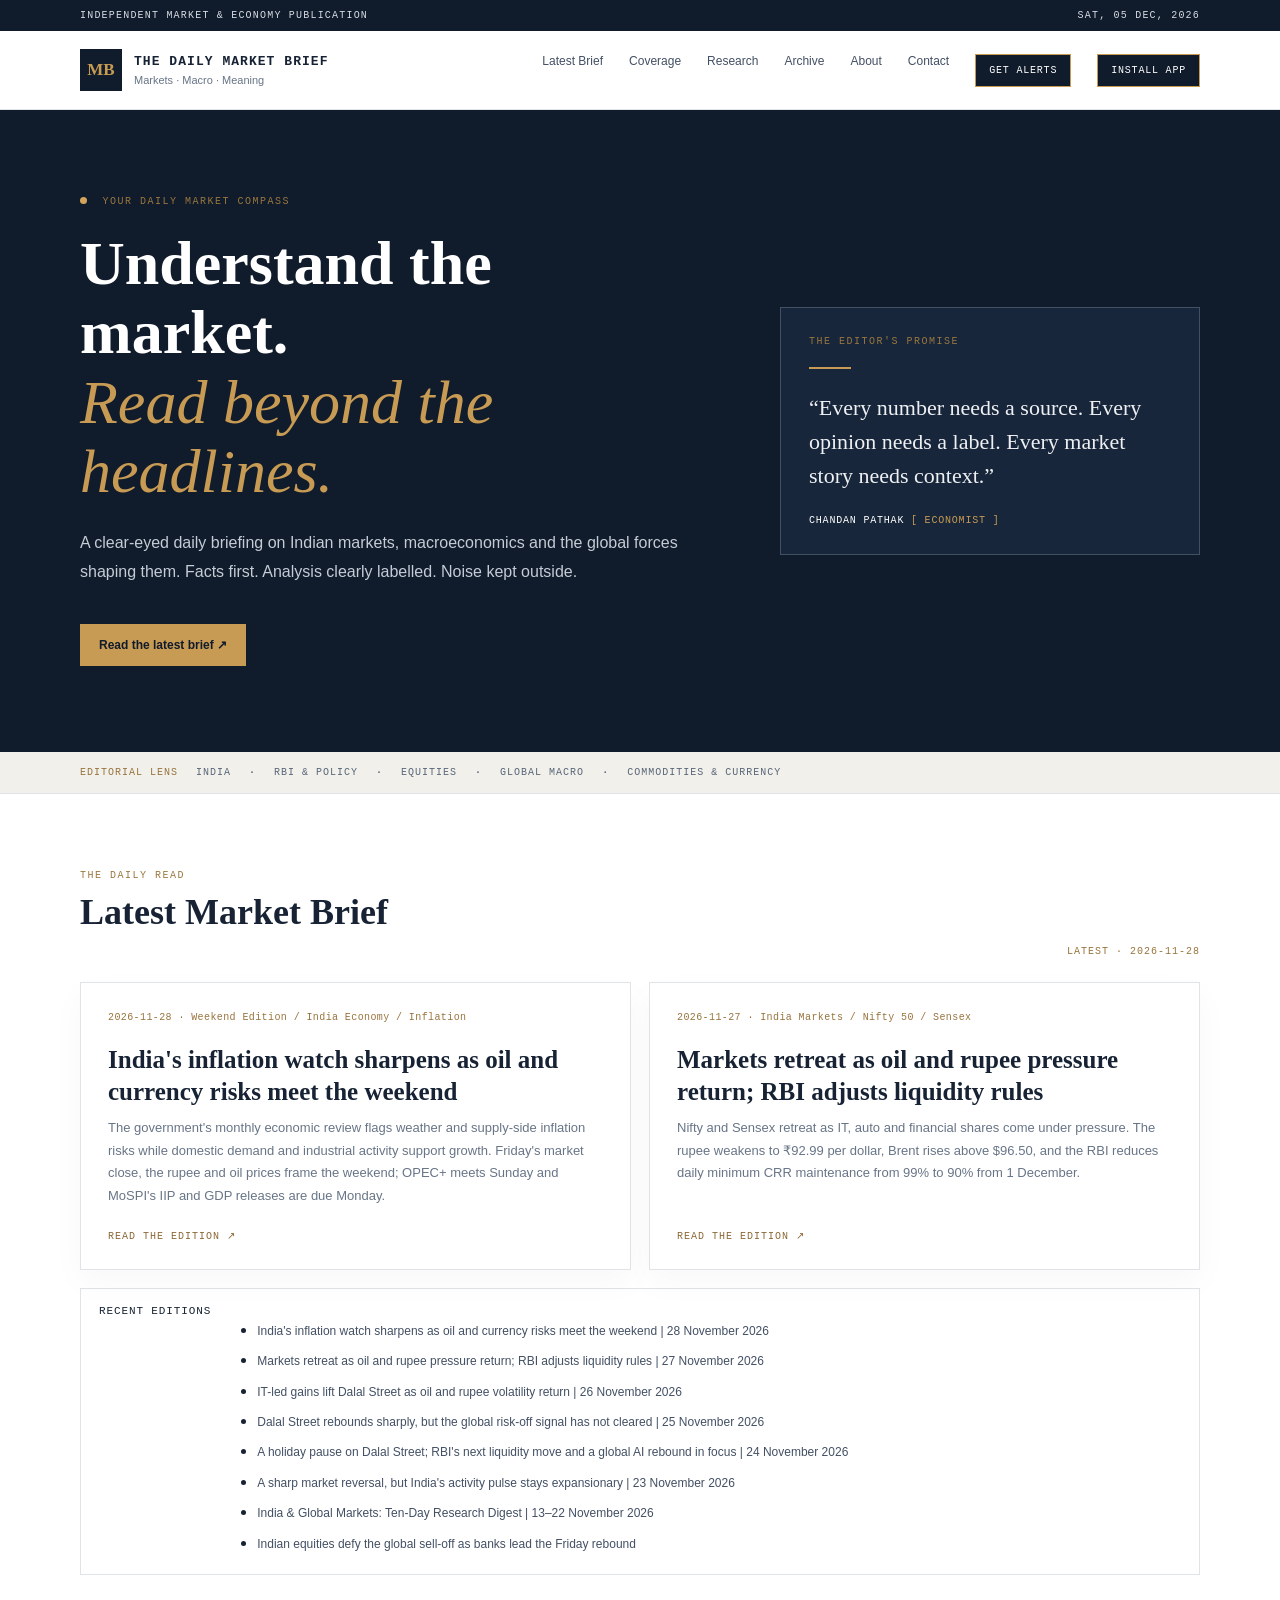
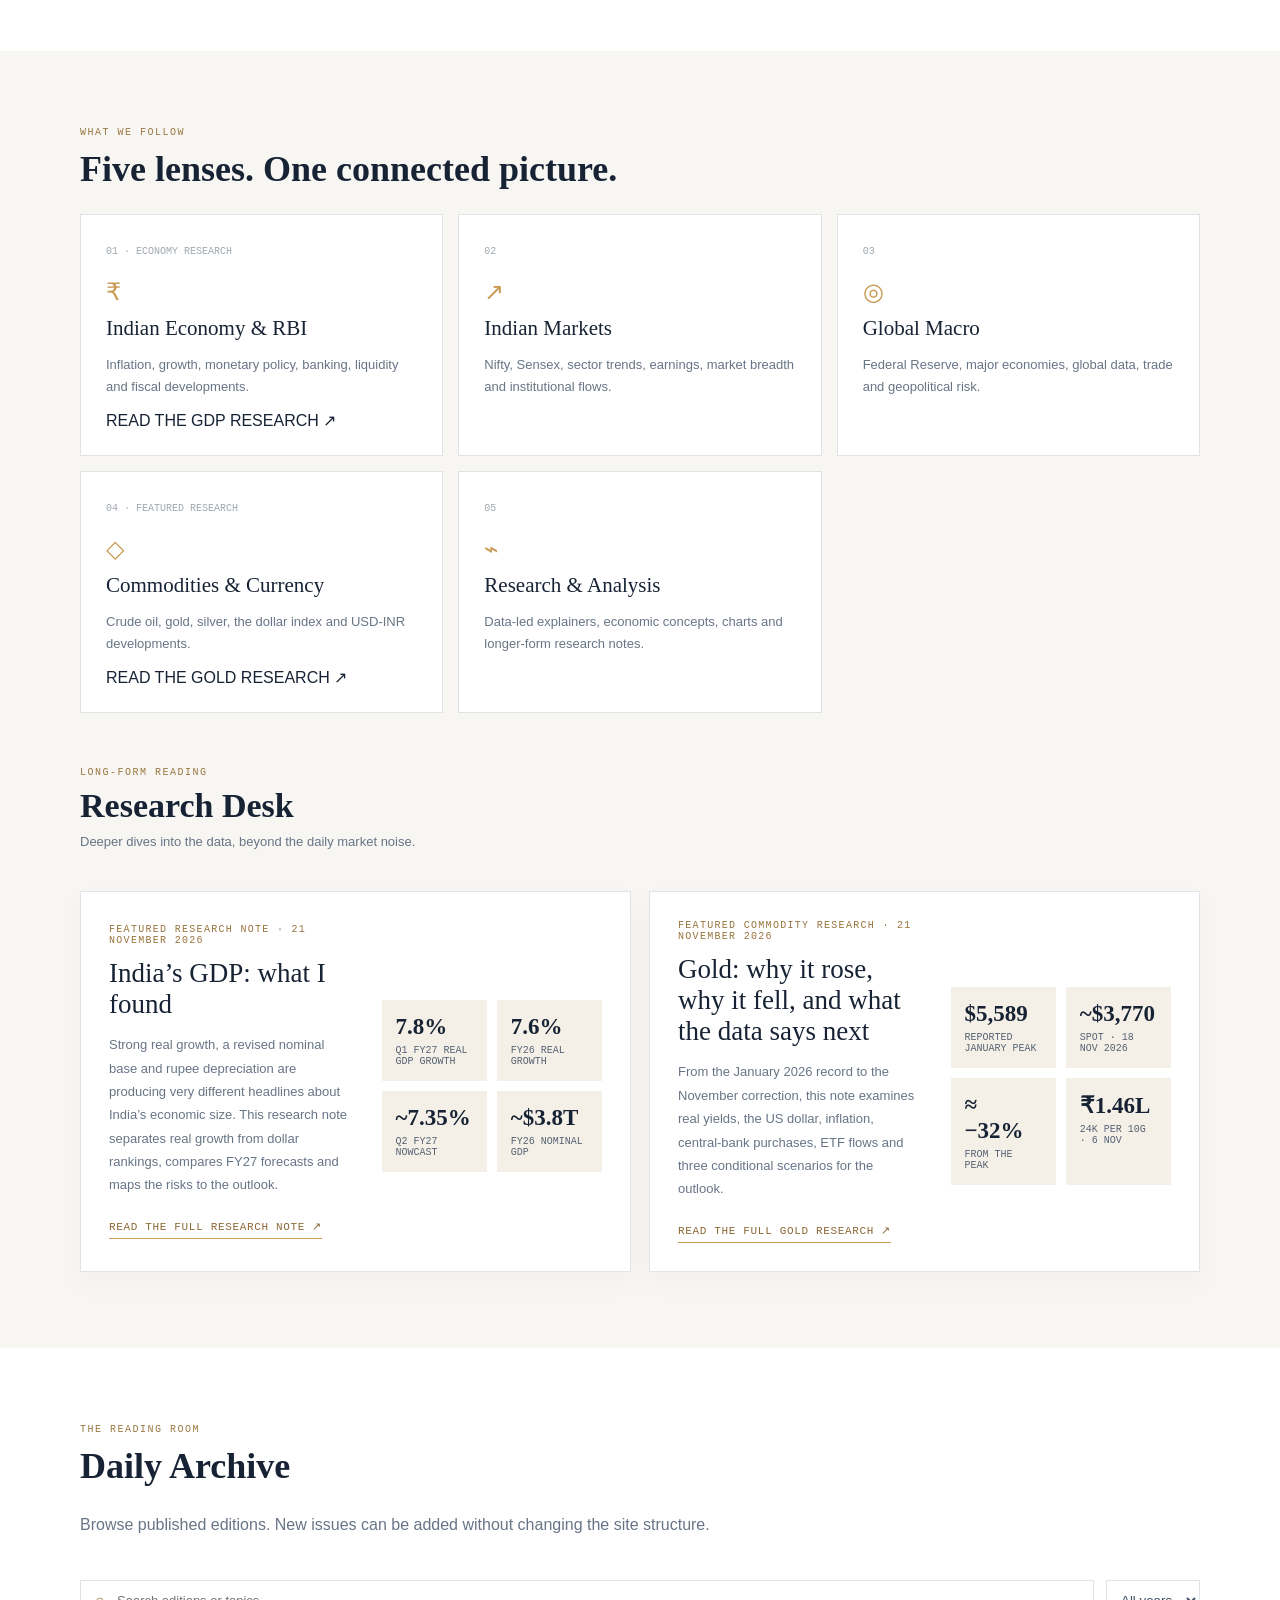
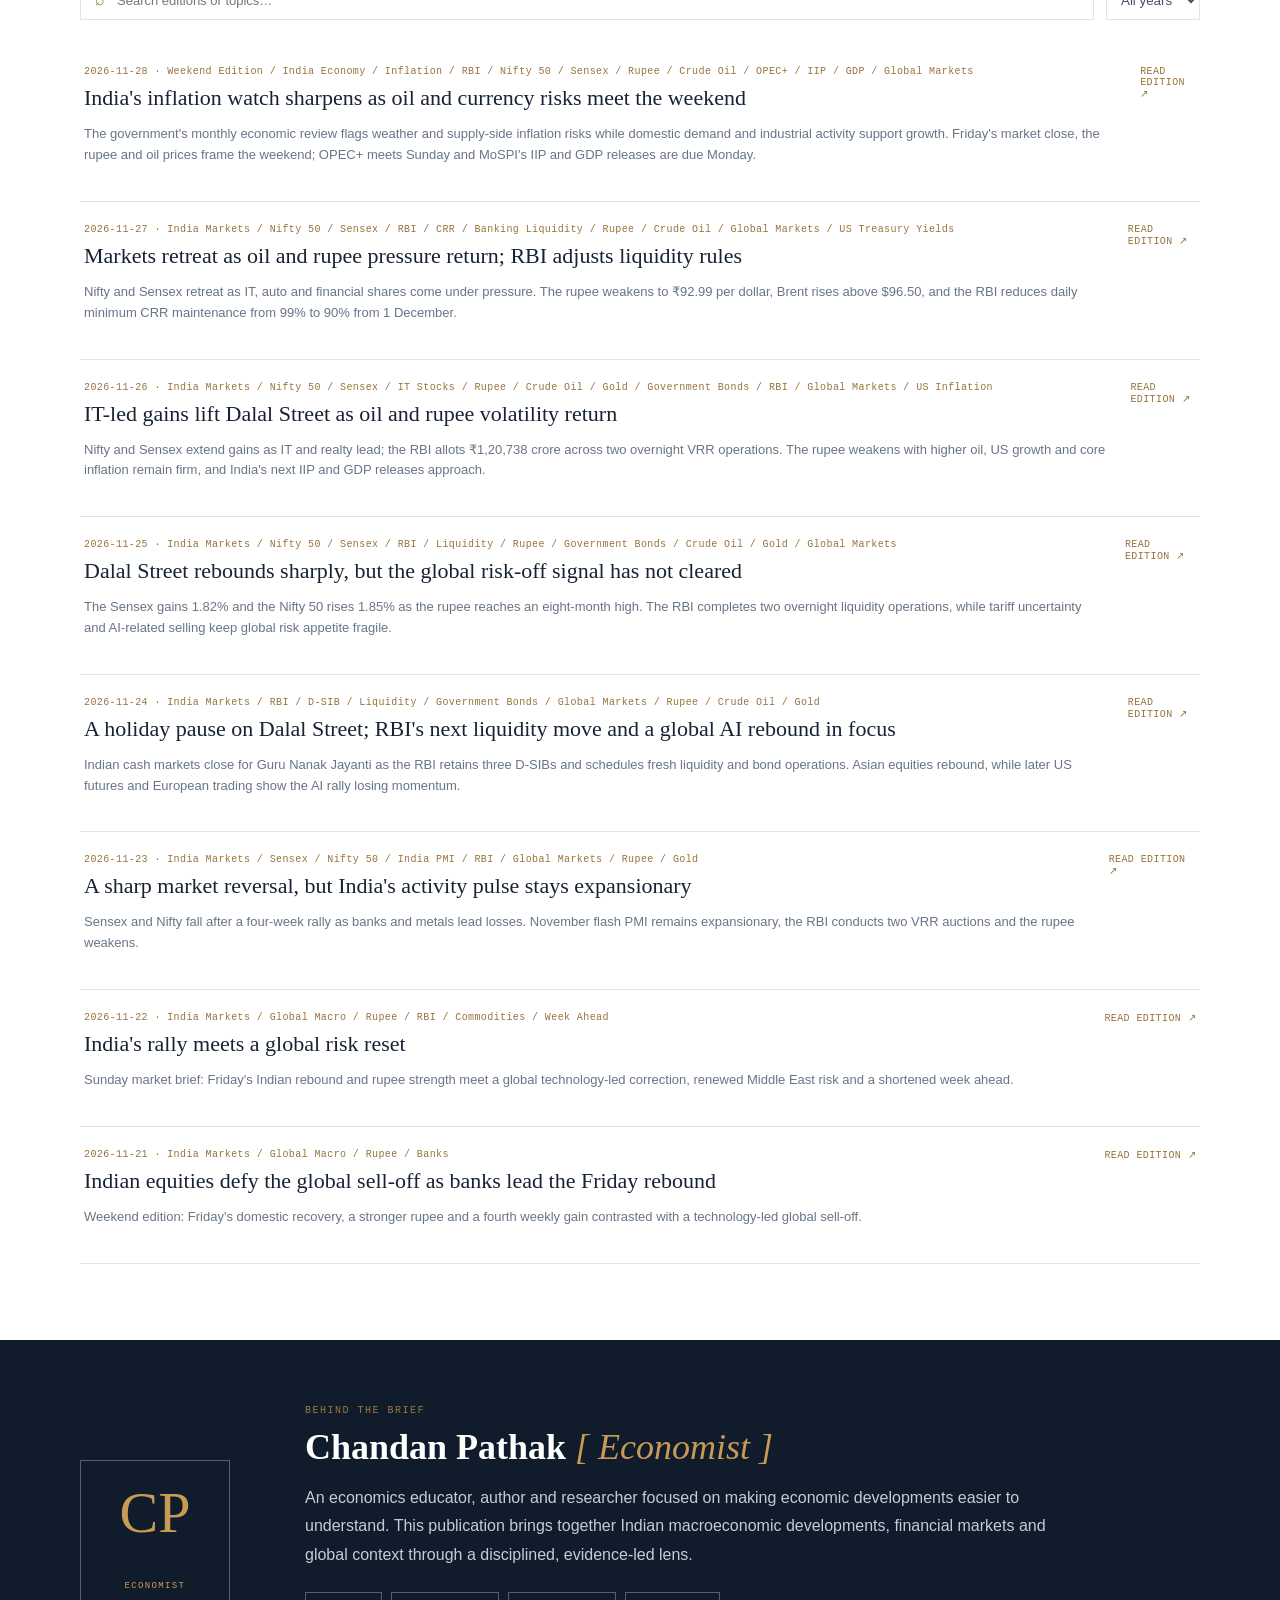
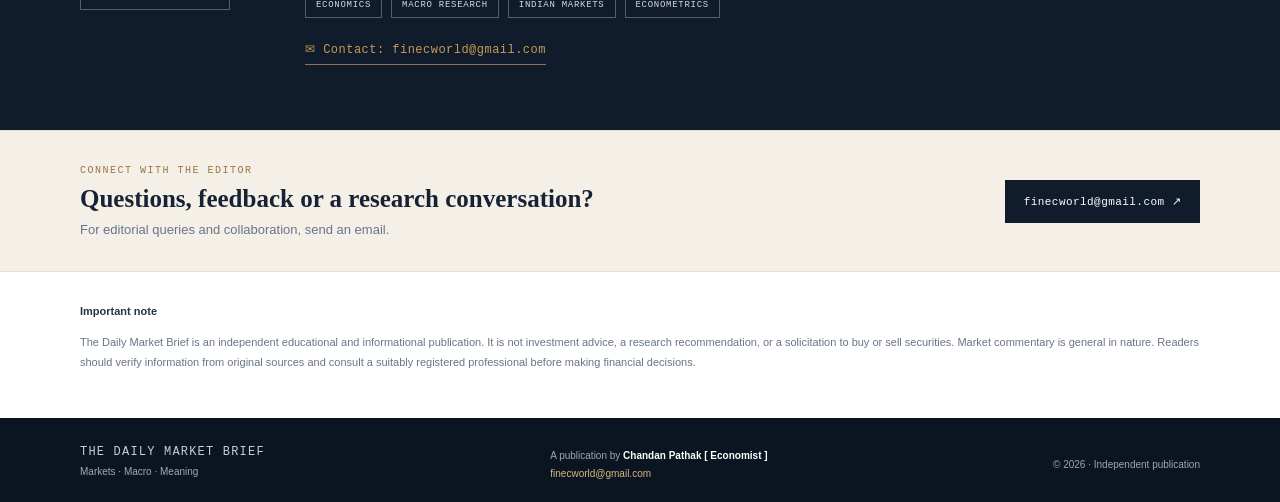
==== commit f6b1d159: "Refresh homepage for 28 November weekend edition" ====
--- a/index.html
+++ b/index.html
@@ -42,7 +42,7 @@
 <section class="ticker"><div class="wrap ticker-inner"><span class="ticker-label">EDITORIAL LENS</span><span>INDIA</span><b>·</b><span>RBI & POLICY</span><b>·</b><span>EQUITIES</span><b>·</b><span>GLOBAL MACRO</span><b>·</b><span>COMMODITIES & CURRENCY</span></div></section>
 <section class="section wrap" id="latest"><div class="section-heading"><div><div class="eyebrow">THE DAILY READ</div><h2>Latest Market Brief</h2></div><span class="edition-tag" id="editionDate">STARTER EDITION</span></div>
 <div class="featured-issues" id="featuredIssues"><div class="empty-state"><strong>Loading the latest editions…</strong><p>The reading list will appear here.</p></div></div>
-<nav class="crawlable-editions" aria-label="Recent market brief editions" style="margin:18px 0 0;padding:16px 18px;border:1px solid #e1e4e7;background:#fff"><strong style="font:11px ui-monospace,monospace;letter-spacing:.08em">RECENT EDITIONS</strong><ul style="margin:10px 0 0;padding-left:20px;line-height:1.9"><li><a href="issues/2026-11-27.html">Markets retreat as oil and rupee pressure return; RBI adjusts liquidity rules | 27 November 2026</a></li><li><a href="issues/2026-11-26.html">IT-led gains lift Dalal Street as oil and rupee volatility return | 26 November 2026</a></li><li><a href="issues/2026-11-25.html">Dalal Street rebounds sharply, but the global risk-off signal has not cleared | 25 November 2026</a></li><li><a href="issues/2026-11-24.html">A holiday pause on Dalal Street; RBI's next liquidity move and a global AI rebound in focus | 24 November 2026</a></li><li><a href="issues/2026-11-23.html">A sharp market reversal, but India's activity pulse stays expansionary | 23 November 2026</a></li><li><a href="issues/2026-11-22.html">India &amp; Global Markets: Ten-Day Research Digest | 13–22 November 2026</a></li><li><a href="issues/2026-11-21.html">Indian equities defy the global sell-off as banks lead the Friday rebound</a></li></ul></nav></section>
+<nav class="crawlable-editions" aria-label="Recent market brief editions" style="margin:18px 0 0;padding:16px 18px;border:1px solid #e1e4e7;background:#fff"><strong style="font:11px ui-monospace,monospace;letter-spacing:.08em">RECENT EDITIONS</strong><ul style="margin:10px 0 0;padding-left:20px;line-height:1.9"><li><a href="issues/2026-11-28.html">India's inflation watch sharpens as oil and currency risks meet the weekend | 28 November 2026</a></li><li><a href="issues/2026-11-27.html">Markets retreat as oil and rupee pressure return; RBI adjusts liquidity rules | 27 November 2026</a></li><li><a href="issues/2026-11-26.html">IT-led gains lift Dalal Street as oil and rupee volatility return | 26 November 2026</a></li><li><a href="issues/2026-11-25.html">Dalal Street rebounds sharply, but the global risk-off signal has not cleared | 25 November 2026</a></li><li><a href="issues/2026-11-24.html">A holiday pause on Dalal Street; RBI's next liquidity move and a global AI rebound in focus | 24 November 2026</a></li><li><a href="issues/2026-11-23.html">A sharp market reversal, but India's activity pulse stays expansionary | 23 November 2026</a></li><li><a href="issues/2026-11-22.html">India &amp; Global Markets: Ten-Day Research Digest | 13–22 November 2026</a></li><li><a href="issues/2026-11-21.html">Indian equities defy the global sell-off as banks lead the Friday rebound</a></li></ul></nav></section>
 <section class="section coverage-section" id="sections"><div class="wrap"><div class="eyebrow">WHAT WE FOLLOW</div><h2>Five lenses. One connected picture.</h2><div class="coverage-grid">
 <a class="coverage-card coverage-card-link" href="research/india-gdp-what-i-found.html"><span class="card-num">01 · ECONOMY RESEARCH</span><div class="card-icon">₹</div><h3>Indian Economy & RBI</h3><p>Inflation, growth, monetary policy, banking, liquidity and fiscal developments.</p><span class="feature-kicker">READ THE GDP RESEARCH ↗</span></a>
 <article class="coverage-card"><span class="card-num">02</span><div class="card-icon">↗</div><h3>Indian Markets</h3><p>Nifty, Sensex, sector trends, earnings, market breadth and institutional flows.</p></article>
@@ -57,4 +57,4 @@
 <section class="contact-strip" id="contact"><div class="wrap contact-inner"><div><div class="eyebrow">CONNECT WITH THE EDITOR</div><h2>Questions, feedback or a research conversation?</h2><p>For editorial queries and collaboration, send an email.</p></div><a href="mailto:finecworld@gmail.com">finecworld@gmail.com ↗</a></div></section><section class="disclaimer wrap"><strong>Important note</strong><p>The Daily Market Brief is an independent educational and informational publication. It is not investment advice, a research recommendation, or a solicitation to buy or sell securities. Market commentary is general in nature. Readers should verify information from original sources and consult a suitably registered professional before making financial decisions.</p></section>
 </main>
 <footer><div class="wrap footer-inner"><div><strong>THE DAILY MARKET BRIEF</strong><span>Markets · Macro · Meaning</span></div><div class="footer-author">A publication by <strong>Chandan Pathak [ Economist ]</strong><a href="mailto:finecworld@gmail.com">finecworld@gmail.com</a></div><div class="copyright">© <span id="yearNow"></span> · Independent publication</div></div></footer>
-<script src="pwa.js"></script><script src="app.js?v=20261127-1"></script></body></html>+<script src="pwa.js"></script><script src="app.js?v=20261128-1"></script></body></html>
